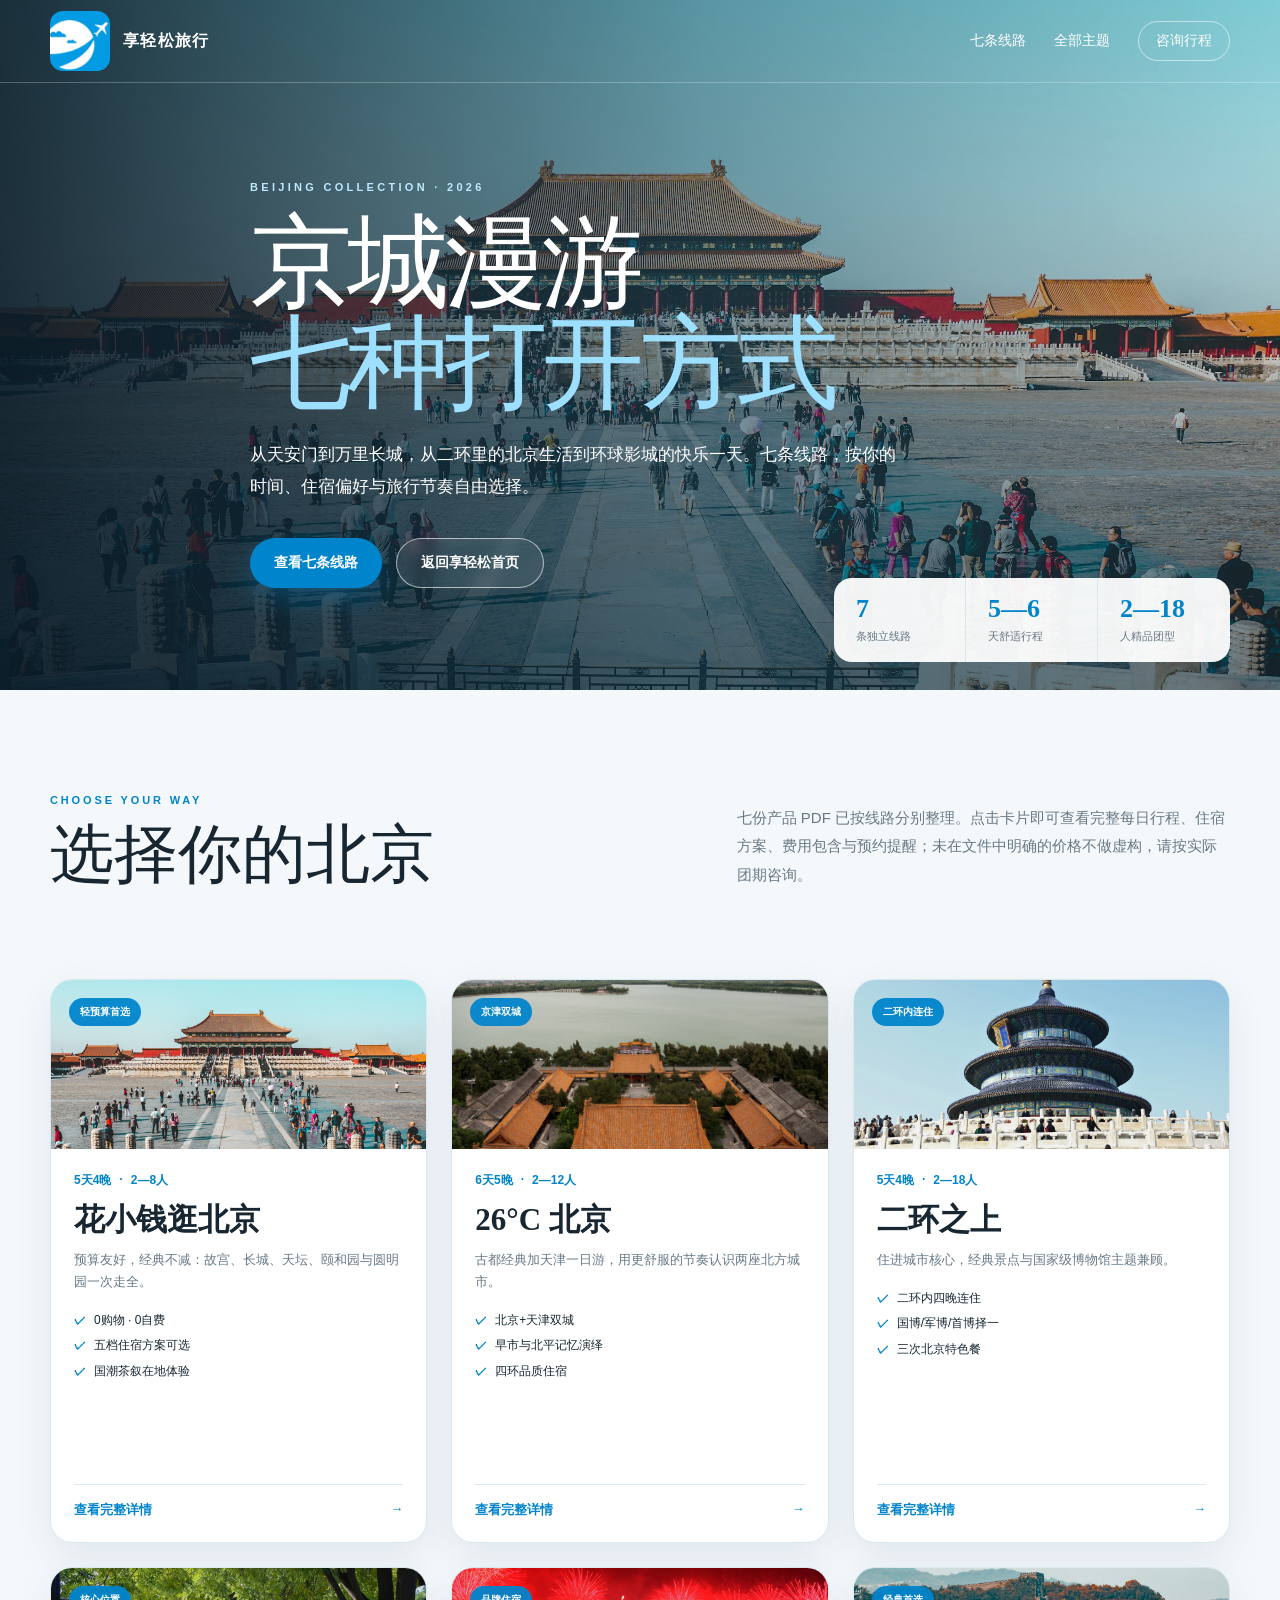
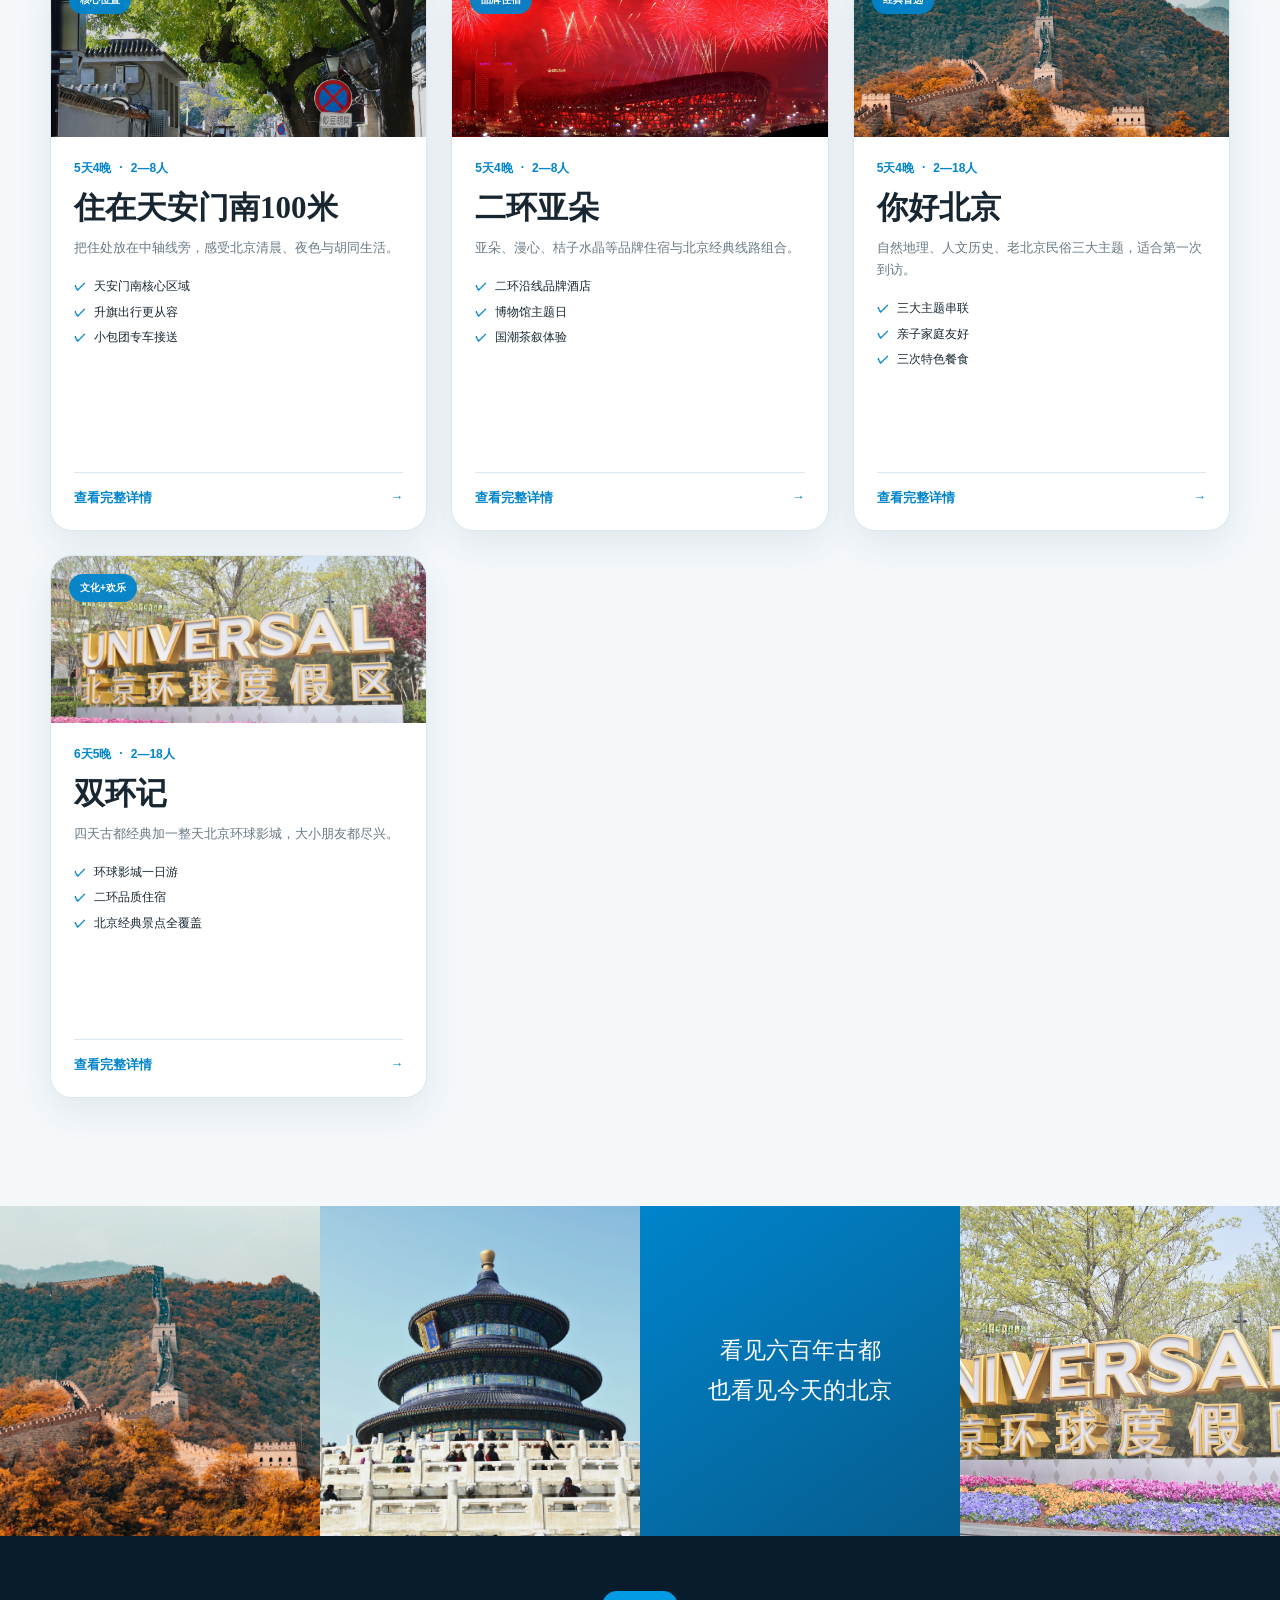
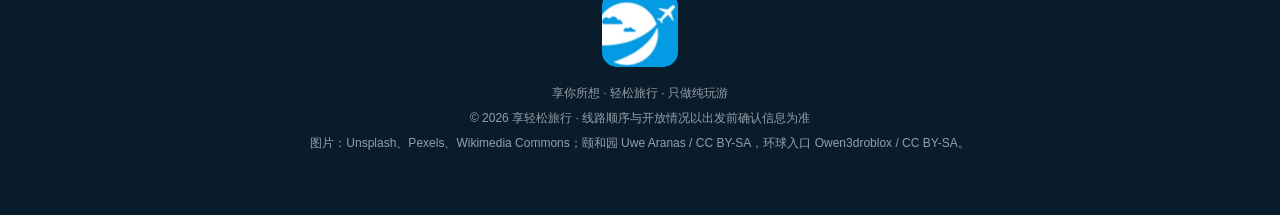
==== beijing-2026/index.html @ 4383d94d "Add Beijing route collection and retire winter landing page" ====
<!doctype html>
<html lang="zh-CN">
<head>
  <meta charset="utf-8">
  <meta name="viewport" content="width=device-width,initial-scale=1">
  <meta name="theme-color" content="#0084cc">
  <title>2026 北京精品线路合集｜享轻松旅行</title>
  <meta name="description" content="七条北京精品线路：经典北京、二环住宿、天安门核心地段、京津双城与环球影城。">
  <link rel="icon" href="../assets/brand-symbol.jpg">
  <link rel="stylesheet" href="styles.css?v=20260904b">
</head>
<body>
  <header class="topbar"><div class="shell"><a class="brand" href="../"><img src="../assets/brand-symbol.jpg" alt="享轻松旅行"><span>享轻松旅行</span></a><nav><a href="#routes">七条线路</a><a href="../#collections">全部主题</a><a href="../#contact">咨询行程</a></nav></div></header>
  <main>
    <section class="hero">
      <img src="assets/forbidden-city.jpg" alt="北京故宫高清风景">
      <div class="shell hero-copy"><p class="eyebrow">BEIJING COLLECTION · 2026</p><h1>京城漫游<br><em>七种打开方式</em></h1><p class="hero-lead">从天安门到万里长城，从二环里的北京生活到环球影城的快乐一天。七条线路，按你的时间、住宿偏好与旅行节奏自由选择。</p><div class="hero-actions"><a class="button primary" href="#routes">查看七条线路</a><a class="button ghost" href="../">返回享轻松首页</a></div></div>
      <div class="hero-stats"><div><b>7</b><span>条独立线路</span></div><div><b>5—6</b><span>天舒适行程</span></div><div><b>2—18</b><span>人精品团型</span></div></div>
    </section>
    <section class="intro shell" id="routes"><div class="section-head"><div><small>CHOOSE YOUR WAY</small><h2>选择你的北京</h2></div><p>七份产品 PDF 已按线路分别整理。点击卡片即可查看完整每日行程、住宿方案、费用包含与预约提醒；未在文件中明确的价格不做虚构，请按实际团期咨询。</p></div></section>
    <section class="route-grid shell">
      <a class="route-card" href="detail.html?route=budget"><div class="route-image"><img src="assets/forbidden-city.jpg" alt="故宫"><span class="route-badge">轻预算首选</span></div><div class="route-body"><div class="route-meta"><span>5天4晚</span><span>·</span><span>2—8人</span></div><h3>花小钱逛北京</h3><p>预算友好，经典不减：故宫、长城、天坛、颐和园与圆明园一次走全。</p><ul class="route-points"><li>0购物 · 0自费</li><li>五档住宿方案可选</li><li>国潮茶叙在地体验</li></ul><span class="route-link">查看完整详情 <b>→</b></span></div></a>
      <a class="route-card" href="detail.html?route=cool"><div class="route-image"><img src="assets/summer-palace.jpg" alt="颐和园"><span class="route-badge">京津双城</span></div><div class="route-body"><div class="route-meta"><span>6天5晚</span><span>·</span><span>2—12人</span></div><h3>26°C 北京</h3><p>古都经典加天津一日游，用更舒服的节奏认识两座北方城市。</p><ul class="route-points"><li>北京+天津双城</li><li>早市与北平记忆演绎</li><li>四环品质住宿</li></ul><span class="route-link">查看完整详情 <b>→</b></span></div></a>
      <a class="route-card" href="detail.html?route=ring"><div class="route-image"><img src="assets/temple-heaven-pexels.jpg" alt="天坛"><span class="route-badge">二环内连住</span></div><div class="route-body"><div class="route-meta"><span>5天4晚</span><span>·</span><span>2—18人</span></div><h3>二环之上</h3><p>住进城市核心，经典景点与国家级博物馆主题兼顾。</p><ul class="route-points"><li>二环内四晚连住</li><li>国博/军博/首博择一</li><li>三次北京特色餐</li></ul><span class="route-link">查看完整详情 <b>→</b></span></div></a>
      <a class="route-card" href="detail.html?route=gate"><div class="route-image"><img src="assets/hutong.jpg" alt="北京胡同"><span class="route-badge">核心位置</span></div><div class="route-body"><div class="route-meta"><span>5天4晚</span><span>·</span><span>2—8人</span></div><h3>住在天安门南100米</h3><p>把住处放在中轴线旁，感受北京清晨、夜色与胡同生活。</p><ul class="route-points"><li>天安门南核心区域</li><li>升旗出行更从容</li><li>小包团专车接送</li></ul><span class="route-link">查看完整详情 <b>→</b></span></div></a>
      <a class="route-card" href="detail.html?route=atour"><div class="route-image"><img src="assets/birds-nest.jpg" alt="鸟巢"><span class="route-badge">品牌住宿</span></div><div class="route-body"><div class="route-meta"><span>5天4晚</span><span>·</span><span>2—8人</span></div><h3>二环亚朵</h3><p>亚朵、漫心、桔子水晶等品牌住宿与北京经典线路组合。</p><ul class="route-points"><li>二环沿线品牌酒店</li><li>博物馆主题日</li><li>国潮茶叙体验</li></ul><span class="route-link">查看完整详情 <b>→</b></span></div></a>
      <a class="route-card" href="detail.html?route=hello"><div class="route-image"><img src="assets/great-wall.jpg" alt="八达岭长城"><span class="route-badge">经典首选</span></div><div class="route-body"><div class="route-meta"><span>5天4晚</span><span>·</span><span>2—18人</span></div><h3>你好北京</h3><p>自然地理、人文历史、老北京民俗三大主题，适合第一次到访。</p><ul class="route-points"><li>三大主题串联</li><li>亲子家庭友好</li><li>三次特色餐食</li></ul><span class="route-link">查看完整详情 <b>→</b></span></div></a>
      <a class="route-card" href="detail.html?route=double"><div class="route-image"><img src="assets/universal.jpg" alt="北京环球度假区"><span class="route-badge">文化+欢乐</span></div><div class="route-body"><div class="route-meta"><span>6天5晚</span><span>·</span><span>2—18人</span></div><h3>双环记</h3><p>四天古都经典加一整天北京环球影城，大小朋友都尽兴。</p><ul class="route-points"><li>环球影城一日游</li><li>二环品质住宿</li><li>北京经典景点全覆盖</li></ul><span class="route-link">查看完整详情 <b>→</b></span></div></a>
    </section>
    <section class="beijing-band"><img src="assets/great-wall.jpg" alt="长城"><img src="assets/temple-heaven-pexels.jpg" alt="天坛"><div><p>看见六百年古都<br>也看见今天的北京</p></div><img src="assets/universal.jpg" alt="环球度假区"></section>
  </main>
  <footer class="footer"><img src="../assets/brand-symbol.jpg" alt="享轻松旅行"><p>享你所想 · 轻松旅行 · 只做纯玩游</p><p>© 2026 享轻松旅行 · 线路顺序与开放情况以出发前确认信息为准</p><p>图片：Unsplash、Pexels、Wikimedia Commons；颐和园 Uwe Aranas / CC BY-SA，环球入口 Owen3droblox / CC BY-SA。</p></footer>
</body></html>
---- beijing-2026/styles.css ----
:root{--blue:#0084cc;--blue-dark:#075c8d;--red:#b9292f;--gold:#d2a24b;--ink:#172630;--muted:#687985;--paper:#f4f8fb;--line:#dbe8ef;--white:#fff;--shadow:0 20px 55px rgba(26,64,88,.12)}
*{box-sizing:border-box}html{scroll-behavior:smooth}body{margin:0;color:var(--ink);background:var(--paper);font-family:"PingFang SC","Microsoft YaHei",sans-serif}a{color:inherit;text-decoration:none}img{display:block;width:100%}.shell{width:min(1180px,calc(100% - 48px));margin:auto}.topbar{position:absolute;z-index:10;inset:0 0 auto;color:#fff;border-bottom:1px solid rgba(255,255,255,.25)}.topbar .shell{height:82px;display:flex;align-items:center;justify-content:space-between}.brand{display:flex;align-items:center;gap:13px;font-weight:800;letter-spacing:.08em}.brand img{width:60px;height:60px;object-fit:cover;border-radius:13px}.topbar nav{display:flex;align-items:center;gap:28px;font-size:14px}.topbar nav a:last-child{padding:10px 17px;border:1px solid rgba(255,255,255,.55);border-radius:999px}.hero{position:relative;min-height:690px;display:flex;align-items:center;color:#fff;overflow:hidden;background:#162c3a}.hero>img{position:absolute;inset:0;height:100%;object-fit:cover;object-position:center}.hero:after{content:"";position:absolute;inset:0;background:linear-gradient(90deg,rgba(9,27,39,.9),rgba(13,61,83,.48) 55%,rgba(13,61,83,.14)),linear-gradient(0deg,rgba(5,21,32,.48),transparent 60%)}.hero-copy{position:relative;z-index:2;padding-top:80px;max-width:780px}.eyebrow{margin:0 0 20px;color:#bde9ff;font:700 11px/1 Arial;letter-spacing:.3em}.hero h1{margin:0;font-family:"Songti SC",serif;font-size:clamp(58px,8vw,104px);font-weight:500;line-height:.98;letter-spacing:-.045em}.hero h1 em{color:#9ddfff;font-style:normal}.hero-lead{max-width:650px;margin:25px 0 0;font-size:17px;line-height:1.9}.hero-actions{display:flex;gap:14px;margin-top:34px}.button{display:inline-flex;align-items:center;justify-content:center;min-height:50px;padding:0 24px;border-radius:999px;font-size:14px;font-weight:700}.button.primary{background:var(--blue);box-shadow:0 12px 30px rgba(0,132,204,.3)}.button.ghost{border:1px solid rgba(255,255,255,.62);background:rgba(255,255,255,.08);backdrop-filter:blur(7px)}.hero-stats{position:absolute;z-index:3;right:max(24px,calc((100% - 1180px)/2));bottom:28px;display:flex;background:rgba(255,255,255,.94);color:var(--ink);border-radius:18px;overflow:hidden;box-shadow:var(--shadow)}.hero-stats div{min-width:132px;padding:18px 22px;border-right:1px solid var(--line)}.hero-stats div:last-child{border:0}.hero-stats b{display:block;color:var(--blue);font:600 26px/1 Georgia,serif}.hero-stats span{display:block;margin-top:7px;font-size:11px;color:var(--muted)}.intro{padding:100px 0 48px}.section-head{display:grid;grid-template-columns:1fr .8fr;gap:70px;align-items:end;margin-bottom:42px}.section-head small{color:var(--blue);font:700 11px/1 Arial;letter-spacing:.26em}.section-head h2{margin:12px 0 0;font-family:"Songti SC",serif;font-size:clamp(40px,5vw,64px);font-weight:500;line-height:1.08}.section-head p{margin:0;color:var(--muted);font-size:15px;line-height:1.9}.route-grid{display:grid;grid-template-columns:repeat(3,minmax(0,1fr));gap:24px;padding-bottom:108px}.route-card{display:flex;flex-direction:column;overflow:hidden;border:1px solid var(--line);border-radius:22px;background:#fff;box-shadow:0 13px 36px rgba(25,63,86,.09);transition:.25s}.route-card:hover{transform:translateY(-5px);box-shadow:0 22px 45px rgba(25,63,86,.15)}.route-image{position:relative;aspect-ratio:3/2;overflow:hidden;background:#173448}.route-image img{height:100%;object-fit:cover;object-position:center}.route-badge{position:absolute;left:18px;top:18px;padding:7px 11px;border-radius:999px;color:#fff;background:rgba(0,132,204,.94);font-size:10px;font-weight:700}.route-body{display:flex;flex-direction:column;height:100%;padding:23px}.route-meta{display:flex;gap:8px;color:var(--blue);font-size:12px;font-weight:700}.route-body h3{margin:10px 0 8px;font-family:"Songti SC",serif;font-size:31px;font-weight:600}.route-body>p{margin:0 0 18px;color:var(--muted);font-size:13px;line-height:1.7}.route-points{display:grid;gap:7px;margin:0 0 22px;padding:0;list-style:none}.route-points li{display:flex;gap:8px;font-size:12px;line-height:1.55}.route-points li:before{content:"✓";color:var(--blue);font-weight:800}.route-link{display:flex;justify-content:space-between;margin-top:auto;padding-top:16px;border-top:1px solid var(--line);color:var(--blue);font-size:13px;font-weight:700}.beijing-band{display:grid;grid-template-columns:repeat(4,1fr);height:330px;background:#0a2740}.beijing-band img{height:100%;object-fit:cover}.beijing-band div{display:flex;align-items:center;justify-content:center;padding:25px;color:#fff;text-align:center;background:linear-gradient(145deg,#0084cc,#075c8d)}.beijing-band p{margin:0;font-family:"Songti SC",serif;font-size:23px;line-height:1.7}.footer{padding:55px 24px;color:#fff;background:#081c2c;text-align:center}.footer img{width:76px;height:76px;margin:0 auto 18px;border-radius:15px;object-fit:cover}.footer p{margin:8px 0;color:rgba(255,255,255,.58);font-size:12px}
/* detail */
.detail .hero{min-height:620px}.detail .hero-copy{max-width:900px}.back{display:inline-flex;margin-bottom:28px;color:#d8f2ff;font-size:13px}.detail .hero h1{font-size:clamp(54px,7vw,90px)}.detail .hero-lead{max-width:760px}.quick{position:relative;z-index:4;margin:-54px auto 0;display:grid;grid-template-columns:repeat(4,1fr);border-radius:20px;overflow:hidden;background:#fff;box-shadow:var(--shadow)}.quick div{padding:27px 25px;border-right:1px solid var(--line)}.quick div:last-child{border:0}.quick small{display:block;color:var(--muted);font-size:10px;letter-spacing:.08em}.quick b{display:block;margin-top:8px;font-size:17px}.detail-main{padding:90px 0 120px}.detail-section{margin-top:88px}.detail-section:first-child{margin-top:0}.section-title small{color:var(--blue);font:700 10px/1 Arial;letter-spacing:.28em}.section-title h2{margin:11px 0 28px;font-family:"Songti SC",serif;font-size:clamp(38px,5vw,58px);font-weight:500}.photo-grid{display:grid;grid-template-columns:1.4fr .8fr .8fr;gap:14px}.photo-grid img{height:310px;object-fit:cover;border-radius:18px;background:#d8e8f0}.photo-grid img:first-child{grid-row:span 2;height:634px}.photo-grid img:nth-child(n+4){height:310px}.highlight-grid{display:grid;grid-template-columns:repeat(3,1fr);gap:18px}.highlight{padding:28px;border:1px solid var(--line);border-radius:18px;background:#fff;box-shadow:0 10px 28px rgba(25,63,86,.06)}.highlight span{display:inline-flex;width:34px;height:34px;align-items:center;justify-content:center;border-radius:50%;color:#fff;background:var(--blue);font:700 12px Arial}.highlight h3{margin:16px 0 8px;font-size:18px}.highlight p{margin:0;color:var(--muted);font-size:13px;line-height:1.75}.timeline{position:relative;display:grid;gap:18px}.timeline:before{content:"";position:absolute;left:30px;top:25px;bottom:25px;width:1px;background:#acd9ee}.day{position:relative;display:grid;grid-template-columns:62px 1fr;gap:20px}.day-no{z-index:1;width:62px;height:62px;display:flex;align-items:center;justify-content:center;border:7px solid #fff;border-radius:50%;color:#fff;background:var(--blue);font:700 12px Arial;box-shadow:0 0 0 1px #acd9ee}.day-card{padding:23px 26px;border:1px solid var(--line);border-radius:17px;background:#fff}.day-card h3{margin:0 0 8px;font-size:19px}.day-card p{margin:0;color:var(--muted);font-size:13px;line-height:1.8}.service-grid{display:grid;grid-template-columns:1fr 1fr;gap:18px}.service{padding:30px;border-radius:18px;background:#fff;border:1px solid var(--line)}.service h3{margin:0 0 13px;font-family:"Songti SC",serif;font-size:24px}.service p,.service li{color:var(--muted);font-size:13px;line-height:1.85}.service ul{margin:0;padding-left:18px}.notice{padding:28px 30px;border-left:4px solid var(--blue);background:#eaf6fc;border-radius:0 16px 16px 0}.notice h3{margin:0 0 10px}.notice p{margin:0;color:var(--muted);font-size:13px;line-height:1.8}.detail-cta{margin-top:90px;padding:45px;border-radius:24px;color:#fff;background:linear-gradient(135deg,#0a3857,#0084cc);display:flex;align-items:center;justify-content:space-between}.detail-cta h2{margin:0 0 8px;font-family:"Songti SC",serif;font-size:34px}.detail-cta p{margin:0;opacity:.75;font-size:13px}.detail-cta .button{background:#fff;color:var(--blue)}
@media(max-width:900px){.route-grid{grid-template-columns:repeat(2,1fr)}.section-head{grid-template-columns:1fr;gap:18px}.hero-stats{right:24px}.beijing-band{grid-template-columns:repeat(2,1fr);height:520px}.quick{grid-template-columns:repeat(2,1fr)}.quick div:nth-child(2){border-right:0}.quick div:nth-child(-n+2){border-bottom:1px solid var(--line)}.photo-grid{grid-template-columns:1fr 1fr}.photo-grid img:first-child{grid-column:1/-1;grid-row:auto;height:460px}.photo-grid img{height:260px}.highlight-grid{grid-template-columns:repeat(2,1fr)}}
@media(max-width:600px){.shell{width:calc(100% - 30px)}.topbar .shell{height:70px}.brand img{width:48px;height:48px}.brand span{font-size:14px}.topbar nav a:not(:last-child){display:none}.hero{min-height:720px;align-items:flex-start}.hero-copy{padding-top:160px}.hero h1{font-size:58px}.hero-lead{font-size:15px}.hero-actions{flex-direction:column;width:220px}.hero-stats{left:15px;right:15px;bottom:18px}.hero-stats div{min-width:0;width:33.333%;padding:14px 10px}.hero-stats b{font-size:22px}.hero-stats span{font-size:9px}.intro{padding-top:78px}.route-grid{grid-template-columns:1fr;padding-bottom:78px}.route-body h3{font-size:29px}.beijing-band{grid-template-columns:1fr 1fr;height:440px}.beijing-band div{grid-column:1/-1;grid-row:2}.beijing-band img:nth-of-type(3){display:none}.detail .hero{min-height:650px}.detail .hero-copy{padding-top:130px}.quick{margin-top:-30px}.quick div{padding:18px 14px}.quick b{font-size:14px}.detail-main{padding-top:68px}.detail-section{margin-top:70px}.photo-grid{grid-template-columns:1fr 1fr;gap:8px}.photo-grid img:first-child{height:280px}.photo-grid img{height:180px;border-radius:12px}.photo-grid img:nth-child(n+4){height:180px}.highlight-grid,.service-grid{grid-template-columns:1fr}.day{grid-template-columns:48px 1fr;gap:12px}.timeline:before{left:23px}.day-no{width:48px;height:48px;border-width:5px}.day-card{padding:19px}.detail-cta{align-items:flex-start;flex-direction:column;gap:22px;padding:30px}.detail-cta h2{font-size:28px}}
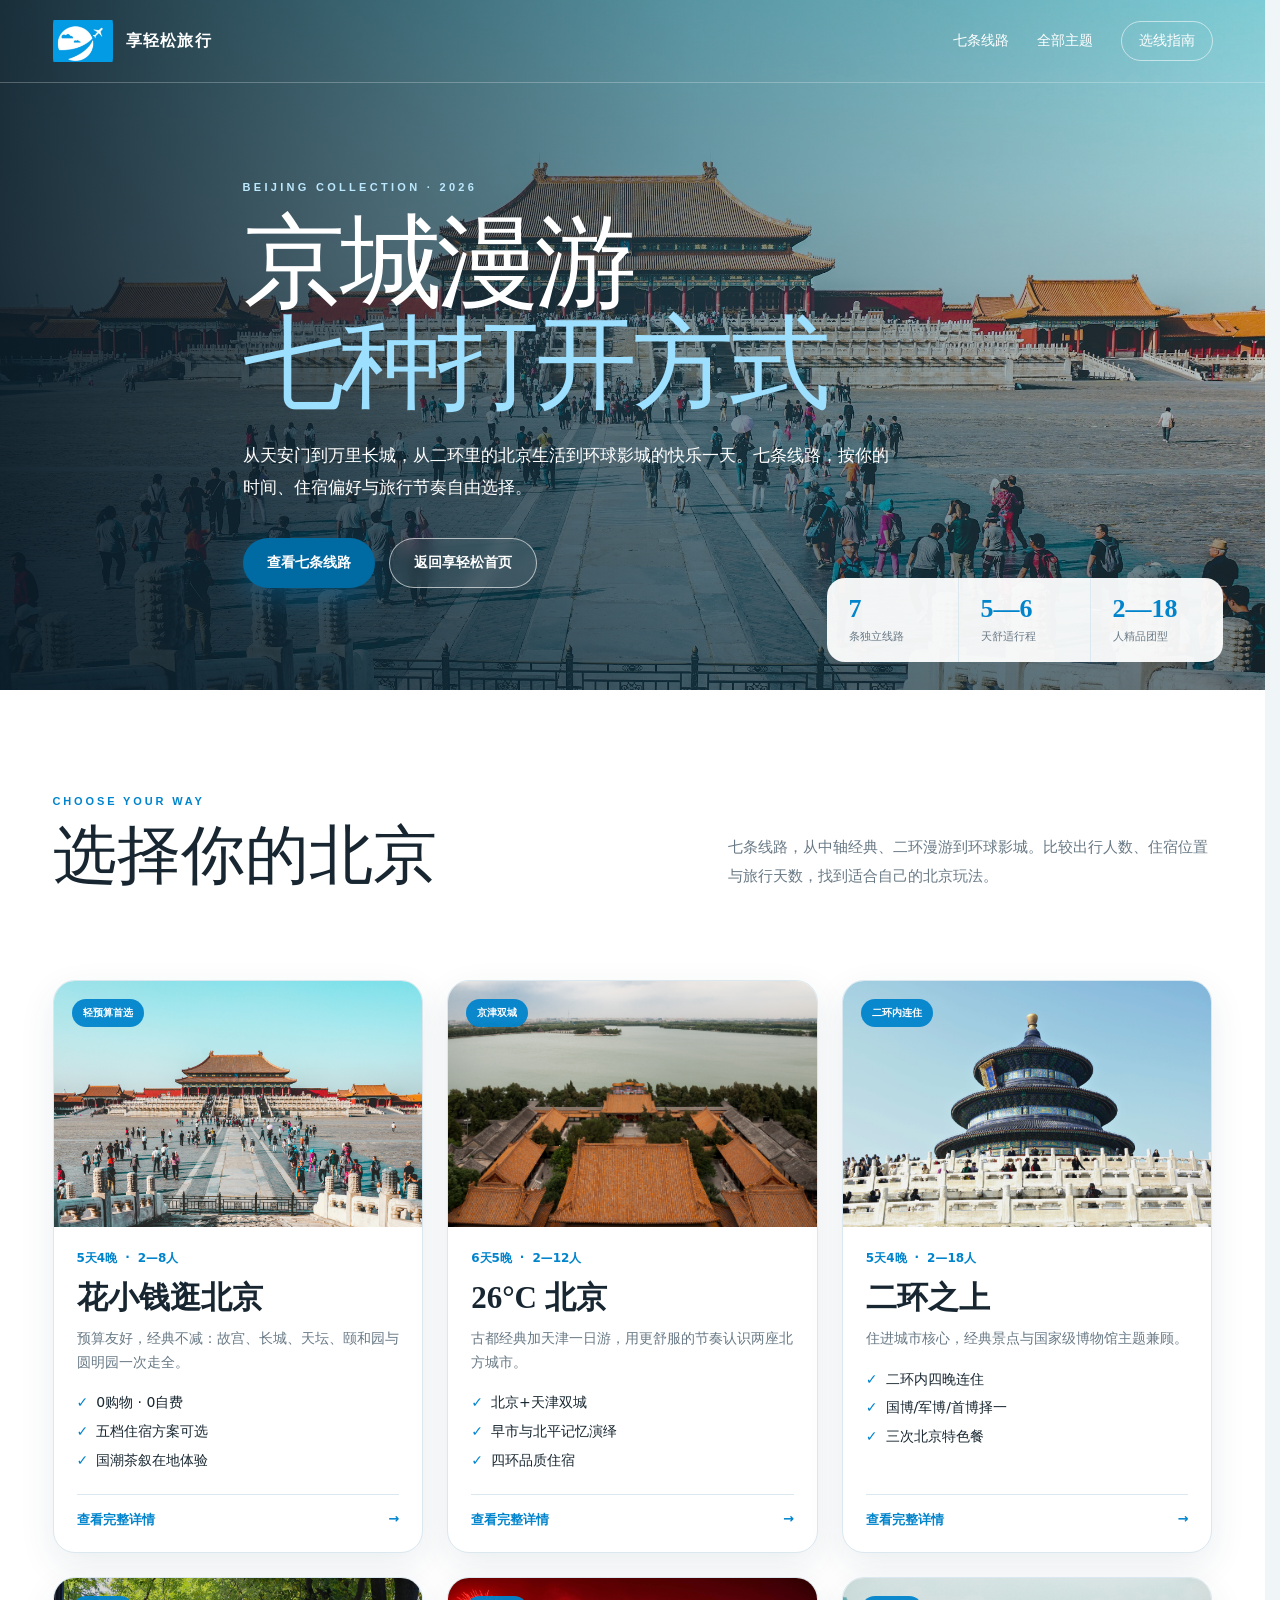
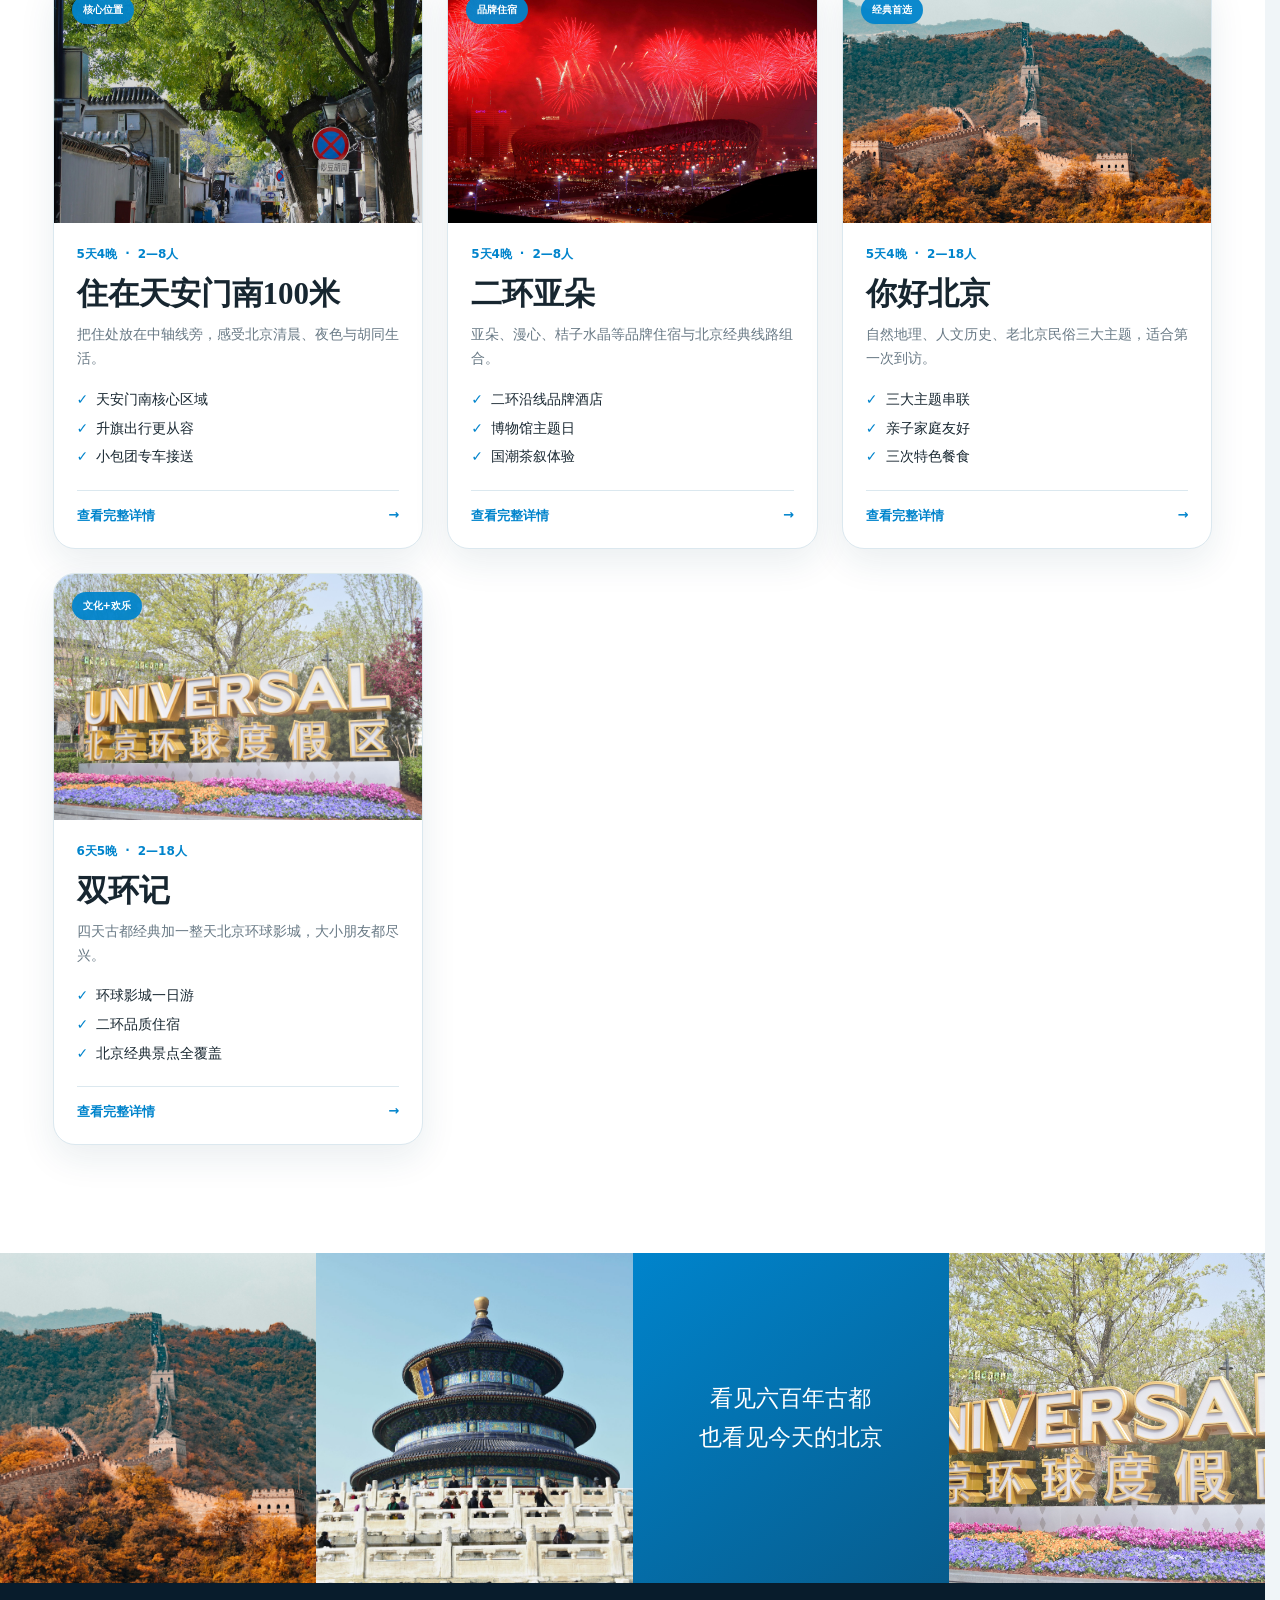
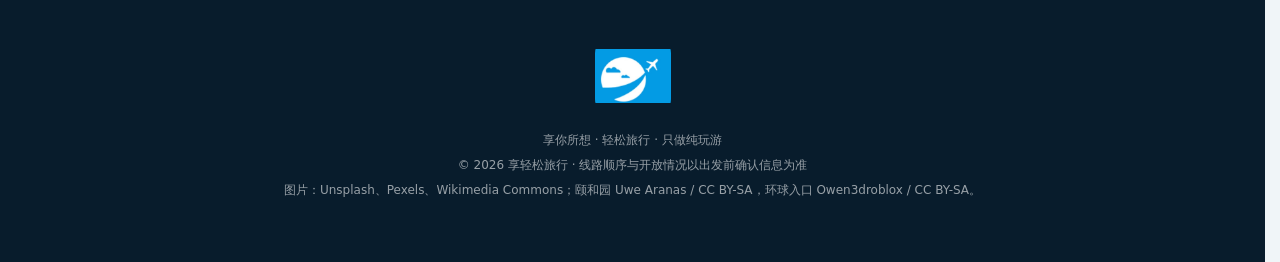
==== commit b67e7d08: "Redesign Xinjiang routes and improve responsive site navigation" ====
--- a/beijing-2026/index.html
+++ b/beijing-2026/index.html
@@ -8,16 +8,18 @@
   <meta name="description" content="七条北京精品线路：经典北京、二环住宿、天安门核心地段、京津双城与环球影城。">
   <link rel="icon" href="../assets/brand-symbol.jpg">
   <link rel="stylesheet" href="styles.css?v=20260904b">
+  <link rel="stylesheet" href="../site-ui.css?v=20260905r1">
 </head>
 <body>
-  <header class="topbar"><div class="shell"><a class="brand" href="../"><img src="../assets/brand-symbol.jpg" alt="享轻松旅行"><span>享轻松旅行</span></a><nav><a href="#routes">七条线路</a><a href="../#collections">全部主题</a><a href="../#contact">咨询行程</a></nav></div></header>
-  <main>
+  <header class="topbar"><div class="shell"><a class="brand" href="../"><img src="../assets/brand-symbol.jpg" alt="享轻松旅行"><span>享轻松旅行</span></a><nav><a href="#routes">七条线路</a><a href="../#collections">全部主题</a><a href="../#contact">选线指南</a></nav></div></header>
+  <a class="skip-link" href="#main-content">跳到主要内容</a>
+  <main id="main-content">
     <section class="hero">
       <img src="assets/forbidden-city.jpg" alt="北京故宫高清风景">
       <div class="shell hero-copy"><p class="eyebrow">BEIJING COLLECTION · 2026</p><h1>京城漫游<br><em>七种打开方式</em></h1><p class="hero-lead">从天安门到万里长城，从二环里的北京生活到环球影城的快乐一天。七条线路，按你的时间、住宿偏好与旅行节奏自由选择。</p><div class="hero-actions"><a class="button primary" href="#routes">查看七条线路</a><a class="button ghost" href="../">返回享轻松首页</a></div></div>
       <div class="hero-stats"><div><b>7</b><span>条独立线路</span></div><div><b>5—6</b><span>天舒适行程</span></div><div><b>2—18</b><span>人精品团型</span></div></div>
     </section>
-    <section class="intro shell" id="routes"><div class="section-head"><div><small>CHOOSE YOUR WAY</small><h2>选择你的北京</h2></div><p>七份产品 PDF 已按线路分别整理。点击卡片即可查看完整每日行程、住宿方案、费用包含与预约提醒；未在文件中明确的价格不做虚构，请按实际团期咨询。</p></div></section>
+    <section class="intro shell" id="routes"><div class="section-head"><div><small>CHOOSE YOUR WAY</small><h2>选择你的北京</h2></div><p>七条线路，从中轴经典、二环漫游到环球影城。比较出行人数、住宿位置与旅行天数，找到适合自己的北京玩法。</p></div></section>
     <section class="route-grid shell">
       <a class="route-card" href="detail.html?route=budget"><div class="route-image"><img src="assets/forbidden-city.jpg" alt="故宫"><span class="route-badge">轻预算首选</span></div><div class="route-body"><div class="route-meta"><span>5天4晚</span><span>·</span><span>2—8人</span></div><h3>花小钱逛北京</h3><p>预算友好，经典不减：故宫、长城、天坛、颐和园与圆明园一次走全。</p><ul class="route-points"><li>0购物 · 0自费</li><li>五档住宿方案可选</li><li>国潮茶叙在地体验</li></ul><span class="route-link">查看完整详情 <b>→</b></span></div></a>
       <a class="route-card" href="detail.html?route=cool"><div class="route-image"><img src="assets/summer-palace.jpg" alt="颐和园"><span class="route-badge">京津双城</span></div><div class="route-body"><div class="route-meta"><span>6天5晚</span><span>·</span><span>2—12人</span></div><h3>26°C 北京</h3><p>古都经典加天津一日游，用更舒服的节奏认识两座北方城市。</p><ul class="route-points"><li>北京+天津双城</li><li>早市与北平记忆演绎</li><li>四环品质住宿</li></ul><span class="route-link">查看完整详情 <b>→</b></span></div></a>
--- a/site-ui.css
+++ b/site-ui.css
@@ -0,0 +1,130 @@
+/* Shared brand and accessibility layer. Keep theme-specific identity in each collection. */
+/* Consistent chapter access for the existing long-form routes. */
+body.detail-page .topbar { position: sticky; top: 0; z-index: 30; }
+body.detail-page .topbar .shell { height: 76px; }
+.legacy-jumplinks { position: sticky; top: 76px; z-index: 20; background: #fff; border-bottom: 1px solid var(--xqs-line); }
+.legacy-jumplinks > div { display: flex; gap: 28px; width: calc(100% - var(--xqs-gutter) * 2); max-width: var(--xqs-content); margin-inline: auto; overflow-x: auto; scrollbar-width: thin; }
+.legacy-jumplinks a { display: inline-flex; align-items: center; flex: 0 0 auto; min-height: 54px; font-size: 14px; font-weight: 700; color: var(--xqs-action); text-decoration: none; }
+body.detail .photo-grid { grid-template-columns: repeat(3, minmax(0, 1fr)); }
+body.detail .photo-grid img, body.detail .photo-grid img:first-child, body.detail .photo-grid img:nth-child(n+4) { grid-column: auto; grid-row: auto; height: auto; width: 100%; aspect-ratio: 3 / 2; object-fit: cover; }
+body.detail .day-card p, body.detail .highlight p, body.detail .service p, body.detail .service li, body.detail .notice p { font-size: 16px; line-height: 1.85; }
+body.detail .brand img { object-fit: contain; height: auto; }
+body.detail .quick small { font-size: 13px; }
+body .route-body > p, body .route-points li { font-size: 14px; }
+body .route-body { height: auto; flex: 1; }
+@media (max-width: 680px) {
+  body.detail-page .topbar .shell { height: 64px; }
+  .legacy-jumplinks { top: 64px; }
+  .legacy-jumplinks > div { gap: 24px; }
+  .legacy-jumplinks a { min-height: 50px; font-size: 13px; }
+  body.detail .photo-grid { grid-template-columns: repeat(2, minmax(0,1fr)); }
+}
+:root {
+  --xqs-brand: #0084cc;
+  --xqs-action: #006aa3;
+  --xqs-ink: #163447;
+  --xqs-muted: #526875;
+  --xqs-line: #d9e5ec;
+  --xqs-surface: #fff;
+  --xqs-canvas: #f0f5f8;
+  --xqs-page: 1280px;
+  --xqs-content: 1160px;
+  --xqs-radius: 16px;
+  --xqs-gutter: clamp(18px, 4vw, 60px);
+}
+html { scroll-padding-top: 150px; scrollbar-gutter: stable; }
+* { box-sizing: border-box; }
+[hidden] { display: none !important; }
+body { font-family: "PingFang SC", "Microsoft YaHei", system-ui, sans-serif; }
+a:focus-visible, button:focus-visible, [tabindex]:focus-visible, summary:focus-visible {
+  outline: 3px solid var(--xqs-action); outline-offset: 4px;
+}
+:target { scroll-margin-top: 0; }
+img { max-width: 100%; }
+img[src*="brand-symbol.jpg"] { object-fit: contain; }
+body.detail .topbar { position: sticky; top: 0; background: #fff; color: var(--xqs-ink); border-color: var(--xqs-line); z-index: 30; }
+body.detail .topbar .shell { height: 76px; }
+body.detail .footer img { height: auto; }
+@media (max-width: 680px) { body.detail .topbar .shell { height: 64px; } }
+.skip-link { position: fixed; top: -100px; left: 20px; z-index: 100; padding: 12px 20px; background: #fff; color: #006aa3; }
+.skip-link:focus { top: 12px; }
+.site-main-width, body > main, body > .site-header, body > .site-footer,
+body > .topbar, body > footer, body.detail-page > .page {
+  max-width: var(--xqs-page); margin-left: auto; margin-right: auto;
+}
+body { margin: 0; background: var(--xqs-canvas); }
+body > main { background: #fff; }
+body > main > .section-shell, .site-header > .nav-shell,
+body > .topbar > .shell, body > main > .shell, .theme-fun.detail-page .detail-main {
+  width: calc(100% - var(--xqs-gutter) * 2); max-width: var(--xqs-content);
+}
+body.landing-page .page, body.landing-page .paper, body.detail-page .page { overflow: clip; }
+body .button.primary, body .nav-cta, .theme-fun.landing-page .schedule { background: var(--xqs-action); color: #fff; }
+body .collection-card > img { width: 100%; height: auto; aspect-ratio: 3 / 2; object-fit: cover; }
+body .collection-grid { align-items: stretch; }
+body .collection-card, body .collection-card.featured { grid-column: auto; display: flex; flex-direction: column; }
+body .collection-copy { flex: 1; display: flex; flex-direction: column; }
+body .collection-copy .text-link { margin-top: auto; padding-top: 16px; }
+body .collection-copy p { font-size: 15px; }
+body .section-heading > p, body .why-intro, body .values p { font-size: 16px; line-height: 1.85; }
+body.landing-page .route-list, body.landing-page .poster-list { align-items: stretch; }
+body.landing-page .poster, body.landing-page .route-card { width: 100%; max-width: none; min-width: 0; }
+.theme-fun.landing-page .poster-info { flex: 1; height: auto; justify-content: space-between; }
+.theme-fun.landing-page .selling-points li { font-size: 14px; line-height: 1.7; }
+.theme-fun.landing-page h2.poster-title { margin: 0; font-weight: 800; }
+.theme-autumn.landing-page .route-title h2 { margin: 8px 0 0; font: inherit; font-size: clamp(27px, 2.5vw, 38px); font-weight: 800; }
+.theme-autumn.landing-page .route-body > p { font-size: 15px; }
+.theme-autumn.landing-page .route-body { flex: 1; }
+.theme-autumn.landing-page .route-cta { margin-top: auto; }
+body.detail-page p, body.detail-page .day p, body.detail-page .info-card p,
+body.detail-page .spec-value, body.detail-page .spec-row, body.detail-page .note,
+body.detail-page .sidebar p { font-size: 16px; line-height: 1.85; }
+body.detail-page .fact span, body.detail-page small, body.detail-page .media-card figcaption,
+body.detail-page .price-extra, body.detail-page .price-note, body.detail-page .tag { font-size: 14px; line-height: 1.7; }
+body.detail-page .real-media-grid .media-card img,
+body.theme-autumn.detail-page .media-grid .media-card img {
+  width: 100%; height: auto; aspect-ratio: 4 / 3; object-fit: contain; background: #f2f5f7;
+}
+body.detail-page .media-card { margin: 0; min-width: 0; }
+body .route-return { display: flex; justify-content: space-between; align-items: center; flex-wrap: wrap; gap: 16px; padding: 24px; margin: 32px auto; width: calc(100% - var(--xqs-gutter) * 2); max-width: var(--xqs-content); border-block: 1px solid var(--xqs-line); }
+.route-return a { display: inline-flex; align-items: center; min-height: 44px; color: var(--xqs-action); font-size: 15px; font-weight: 700; text-decoration: none; }
+.detail-layout > div, .price-plans, .price-plan { min-width: 0; }
+.price-scroll { width: 100%; max-width: 100%; min-width: 0; overflow-x: auto; border: 1px solid var(--xqs-line); border-radius: 10px; scrollbar-width: auto; }
+.fare-table { width: 100%; min-width: 420px; border-collapse: collapse; font-size: 14px; text-align: left; background: #fff; color: var(--xqs-ink); }
+.fare-table th, .fare-table td { padding: 13px 14px; border-bottom: 1px solid var(--xqs-line); white-space: nowrap; }
+.fare-table thead { background: #eaf4fa; color: #174d6b; }
+.fare-table tbody tr:last-child > * { border-bottom: 0; }
+.fare-table strong { color: #006aa3; }
+.sr-only { position: absolute; width: 1px; height: 1px; padding: 0; margin: -1px; overflow: hidden; clip-path: inset(50%); white-space: nowrap; border: 0; }
+.route-error { padding: 80px 24px; text-align: center; color: #163447; background: #f0f7fb; }
+.route-error h1 { font-size: clamp(28px, 5vw, 44px); }
+.route-error p { max-width: 640px; margin: 20px auto; line-height: 1.8; }
+.route-error a { display: inline-block; padding: 12px 20px; color: #fff; background: #006aa3; border-radius: 8px; }
+.route-unavailable .topbar { position: relative; color: var(--xqs-ink); background: #fff; border-color: var(--xqs-line); }
+.price-swipe-hint { display: none; }
+@media (max-width: 680px) { body.detail-page .price-swipe-hint { display: block; margin: 10px 0; font-size: 13px; color: #fff; } }
+.contact-pending { padding: 16px 20px; border: 1px solid rgba(255,255,255,.4); line-height: 1.8; }
+@media (max-width: 900px) {
+  body .collection-grid { grid-template-columns: repeat(2, minmax(0, 1fr)); }
+  body .site-header nav a[href="#collections"] { display: inline-flex; }
+  body .section-heading { gap: 24px; }
+}
+@media (max-width: 680px) {
+  html { scroll-padding-top: 132px; }
+  :target { scroll-margin-top: 0; }
+  body .collection-grid { grid-template-columns: 1fr; gap: 24px; }
+  body .site-header .nav-shell { width: calc(100% - 32px); gap: 12px; }
+  body .site-header nav { gap: 12px; }
+  body .site-header nav a { font-size: 14px; }
+  body .site-header .brand img { max-width: 58px; }
+  body .site-header nav .nav-cta { padding: 11px 13px; }
+  body.detail-page .media-grid, body.detail-page .real-media-grid { grid-template-columns: 1fr; }
+  body.detail-page .media-card.wide { grid-column: auto; }
+  body.detail-page .detail-hero h1 { overflow-wrap: anywhere; }
+  .route-return { padding: 18px 0; }
+  .fare-table th, .fare-table td { padding: 12px; }
+}
+@media (prefers-reduced-motion: reduce) {
+  html { scroll-behavior: auto !important; }
+  *, *::before, *::after { animation-duration: .01ms !important; animation-iteration-count: 1 !important; transition-duration: .01ms !important; scroll-behavior: auto !important; }
+}
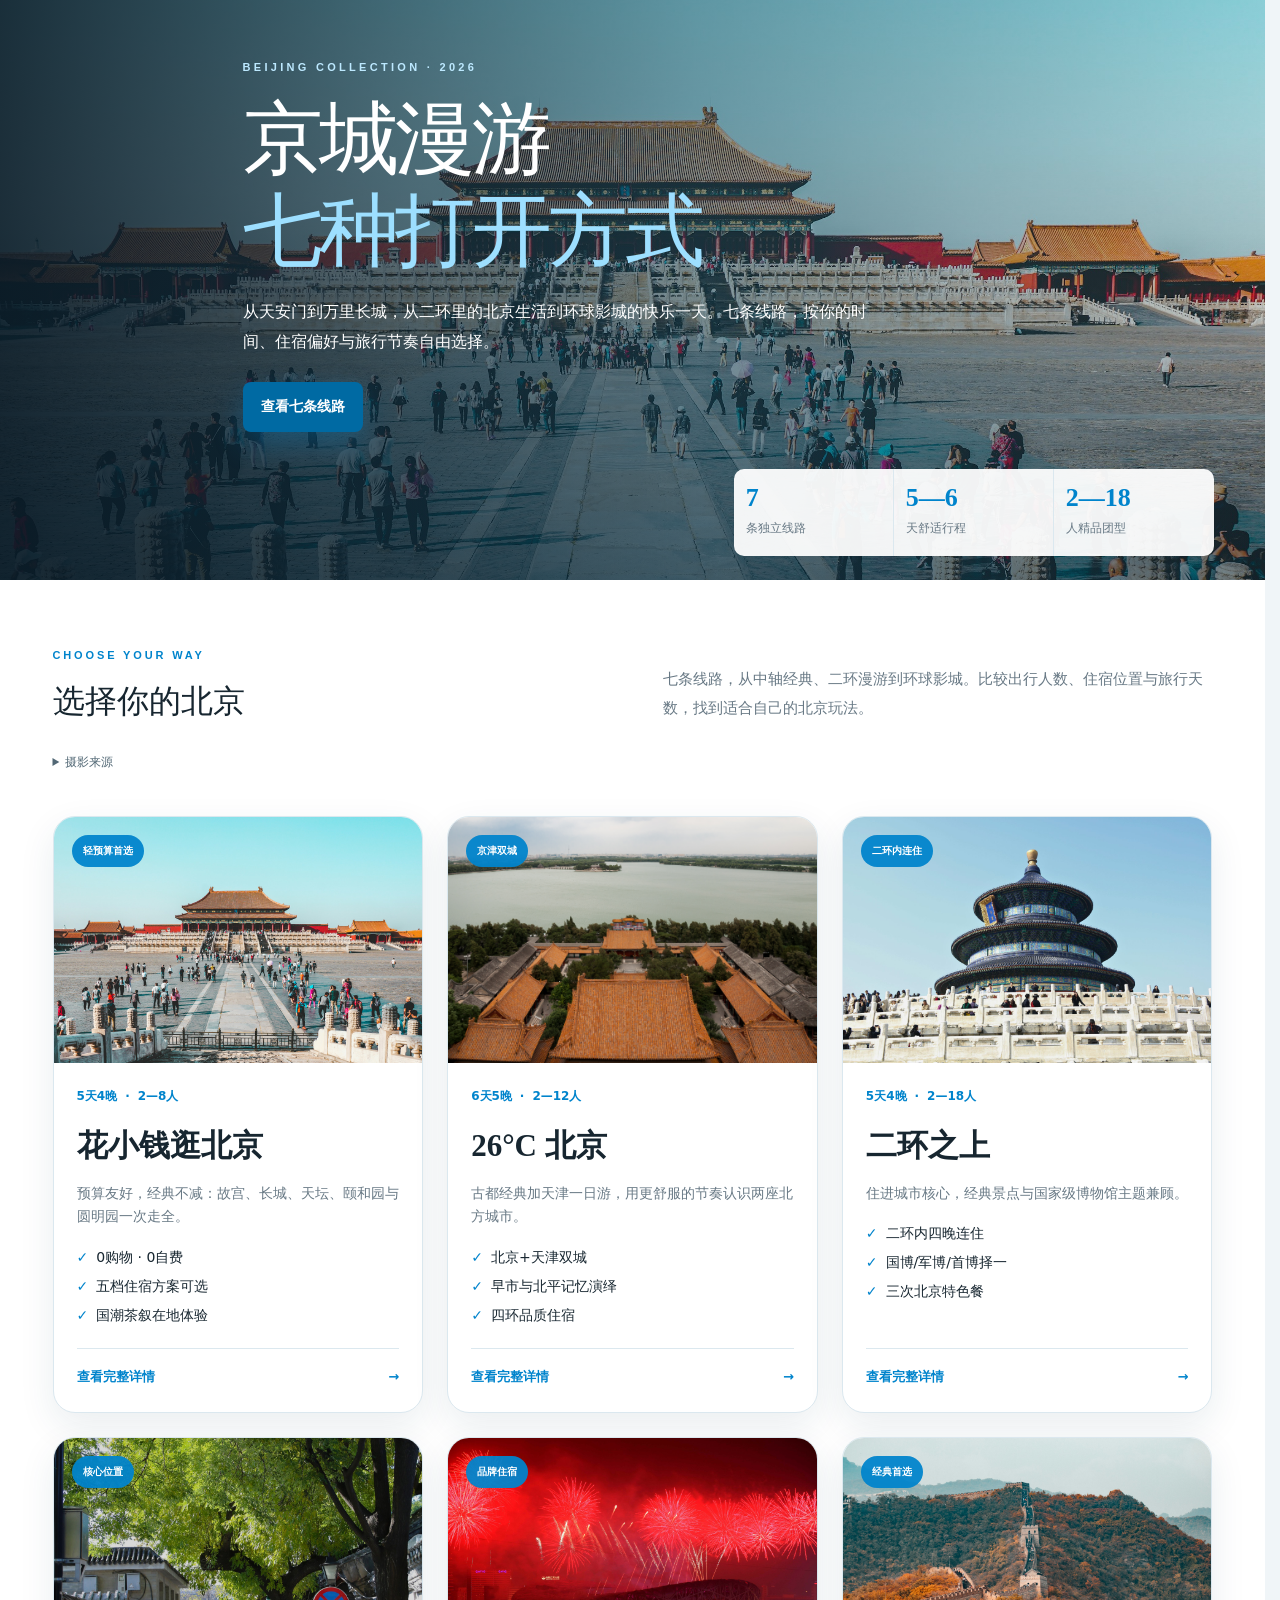
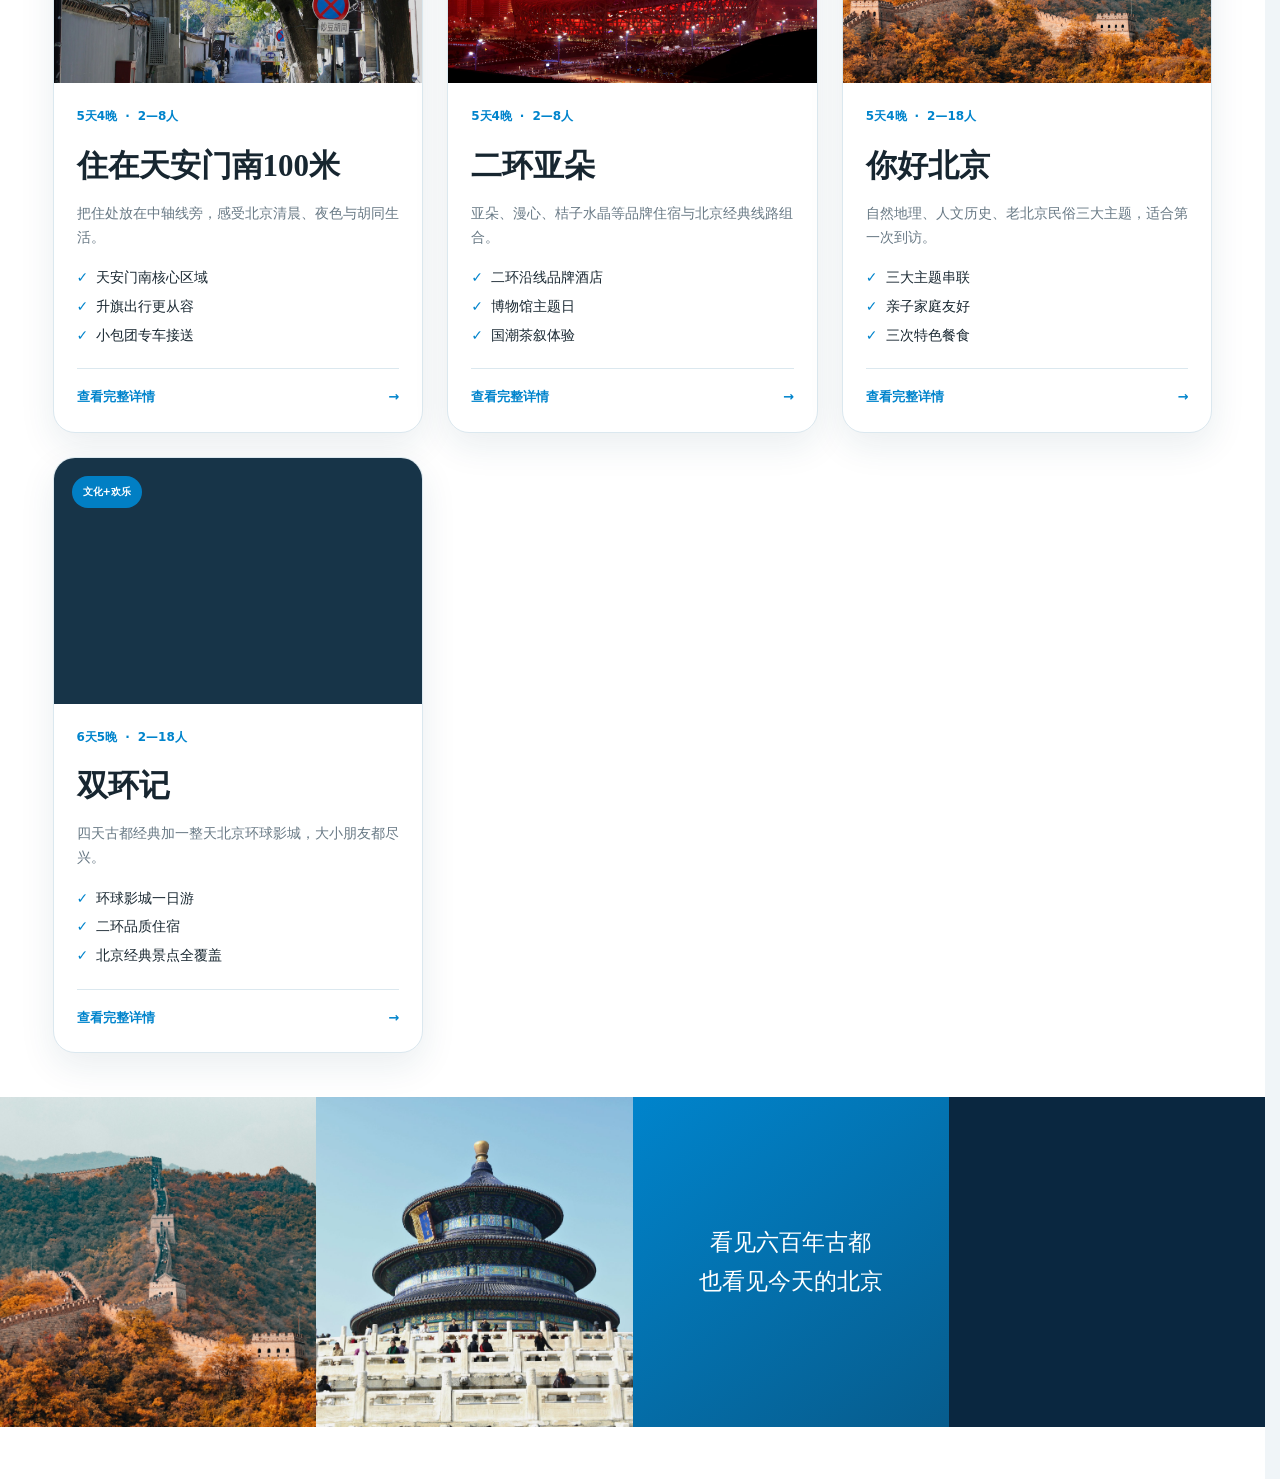
==== commit 88aeb3c2: "Make all travel landing pages H5-first and enrich SH13 details" ====
--- a/beijing-2026/index.html
+++ b/beijing-2026/index.html
@@ -1,5 +1,5 @@
 <!doctype html>
-<html lang="zh-CN">
+<html lang="zh-CN" class="standalone-document">
 <head>
   <meta charset="utf-8">
   <meta name="viewport" content="width=device-width,initial-scale=1">
@@ -9,27 +9,28 @@
   <link rel="icon" href="../assets/brand-symbol.jpg">
   <link rel="stylesheet" href="styles.css?v=20260904b">
   <link rel="stylesheet" href="../site-ui.css?v=20260905r1">
+<link rel="stylesheet" href="../standalone-pages.css?v=20260906h1">
 </head>
-<body>
-  <header class="topbar"><div class="shell"><a class="brand" href="../"><img src="../assets/brand-symbol.jpg" alt="享轻松旅行"><span>享轻松旅行</span></a><nav><a href="#routes">七条线路</a><a href="../#collections">全部主题</a><a href="../#contact">选线指南</a></nav></div></header>
+<body class="standalone-page">
+
   <a class="skip-link" href="#main-content">跳到主要内容</a>
   <main id="main-content">
     <section class="hero">
-      <img src="assets/forbidden-city.jpg" alt="北京故宫高清风景">
-      <div class="shell hero-copy"><p class="eyebrow">BEIJING COLLECTION · 2026</p><h1>京城漫游<br><em>七种打开方式</em></h1><p class="hero-lead">从天安门到万里长城，从二环里的北京生活到环球影城的快乐一天。七条线路，按你的时间、住宿偏好与旅行节奏自由选择。</p><div class="hero-actions"><a class="button primary" href="#routes">查看七条线路</a><a class="button ghost" href="../">返回享轻松首页</a></div></div>
+      <img decoding="async" src="assets/forbidden-city.jpg" alt="北京故宫高清风景">
+      <div class="shell hero-copy"><p class="eyebrow">BEIJING COLLECTION · 2026</p><h1>京城漫游<br><em>七种打开方式</em></h1><p class="hero-lead">从天安门到万里长城，从二环里的北京生活到环球影城的快乐一天。七条线路，按你的时间、住宿偏好与旅行节奏自由选择。</p><div class="hero-actions"><a class="button primary" href="#routes">查看七条线路</a></div></div>
       <div class="hero-stats"><div><b>7</b><span>条独立线路</span></div><div><b>5—6</b><span>天舒适行程</span></div><div><b>2—18</b><span>人精品团型</span></div></div>
     </section>
-    <section class="intro shell" id="routes"><div class="section-head"><div><small>CHOOSE YOUR WAY</small><h2>选择你的北京</h2></div><p>七条线路，从中轴经典、二环漫游到环球影城。比较出行人数、住宿位置与旅行天数，找到适合自己的北京玩法。</p></div></section>
+    <section class="intro shell" id="routes"><div class="section-head"><div><small>CHOOSE YOUR WAY</small><h2>选择你的北京</h2></div><p>七条线路，从中轴经典、二环漫游到环球影城。比较出行人数、住宿位置与旅行天数，找到适合自己的北京玩法。</p></div><details class="photo-sources"><summary>摄影来源</summary><p>图片：Unsplash、Pexels、Wikimedia Commons；颐和园 Uwe Aranas / CC BY-SA，环球入口 Owen3droblox / CC BY-SA。</p></details></section>
     <section class="route-grid shell">
-      <a class="route-card" href="detail.html?route=budget"><div class="route-image"><img src="assets/forbidden-city.jpg" alt="故宫"><span class="route-badge">轻预算首选</span></div><div class="route-body"><div class="route-meta"><span>5天4晚</span><span>·</span><span>2—8人</span></div><h3>花小钱逛北京</h3><p>预算友好，经典不减：故宫、长城、天坛、颐和园与圆明园一次走全。</p><ul class="route-points"><li>0购物 · 0自费</li><li>五档住宿方案可选</li><li>国潮茶叙在地体验</li></ul><span class="route-link">查看完整详情 <b>→</b></span></div></a>
-      <a class="route-card" href="detail.html?route=cool"><div class="route-image"><img src="assets/summer-palace.jpg" alt="颐和园"><span class="route-badge">京津双城</span></div><div class="route-body"><div class="route-meta"><span>6天5晚</span><span>·</span><span>2—12人</span></div><h3>26°C 北京</h3><p>古都经典加天津一日游，用更舒服的节奏认识两座北方城市。</p><ul class="route-points"><li>北京+天津双城</li><li>早市与北平记忆演绎</li><li>四环品质住宿</li></ul><span class="route-link">查看完整详情 <b>→</b></span></div></a>
-      <a class="route-card" href="detail.html?route=ring"><div class="route-image"><img src="assets/temple-heaven-pexels.jpg" alt="天坛"><span class="route-badge">二环内连住</span></div><div class="route-body"><div class="route-meta"><span>5天4晚</span><span>·</span><span>2—18人</span></div><h3>二环之上</h3><p>住进城市核心，经典景点与国家级博物馆主题兼顾。</p><ul class="route-points"><li>二环内四晚连住</li><li>国博/军博/首博择一</li><li>三次北京特色餐</li></ul><span class="route-link">查看完整详情 <b>→</b></span></div></a>
-      <a class="route-card" href="detail.html?route=gate"><div class="route-image"><img src="assets/hutong.jpg" alt="北京胡同"><span class="route-badge">核心位置</span></div><div class="route-body"><div class="route-meta"><span>5天4晚</span><span>·</span><span>2—8人</span></div><h3>住在天安门南100米</h3><p>把住处放在中轴线旁，感受北京清晨、夜色与胡同生活。</p><ul class="route-points"><li>天安门南核心区域</li><li>升旗出行更从容</li><li>小包团专车接送</li></ul><span class="route-link">查看完整详情 <b>→</b></span></div></a>
-      <a class="route-card" href="detail.html?route=atour"><div class="route-image"><img src="assets/birds-nest.jpg" alt="鸟巢"><span class="route-badge">品牌住宿</span></div><div class="route-body"><div class="route-meta"><span>5天4晚</span><span>·</span><span>2—8人</span></div><h3>二环亚朵</h3><p>亚朵、漫心、桔子水晶等品牌住宿与北京经典线路组合。</p><ul class="route-points"><li>二环沿线品牌酒店</li><li>博物馆主题日</li><li>国潮茶叙体验</li></ul><span class="route-link">查看完整详情 <b>→</b></span></div></a>
-      <a class="route-card" href="detail.html?route=hello"><div class="route-image"><img src="assets/great-wall.jpg" alt="八达岭长城"><span class="route-badge">经典首选</span></div><div class="route-body"><div class="route-meta"><span>5天4晚</span><span>·</span><span>2—18人</span></div><h3>你好北京</h3><p>自然地理、人文历史、老北京民俗三大主题，适合第一次到访。</p><ul class="route-points"><li>三大主题串联</li><li>亲子家庭友好</li><li>三次特色餐食</li></ul><span class="route-link">查看完整详情 <b>→</b></span></div></a>
-      <a class="route-card" href="detail.html?route=double"><div class="route-image"><img src="assets/universal.jpg" alt="北京环球度假区"><span class="route-badge">文化+欢乐</span></div><div class="route-body"><div class="route-meta"><span>6天5晚</span><span>·</span><span>2—18人</span></div><h3>双环记</h3><p>四天古都经典加一整天北京环球影城，大小朋友都尽兴。</p><ul class="route-points"><li>环球影城一日游</li><li>二环品质住宿</li><li>北京经典景点全覆盖</li></ul><span class="route-link">查看完整详情 <b>→</b></span></div></a>
+      <a class="route-card" href="detail.html?route=budget"><div class="route-image"><img decoding="async" loading="lazy" src="assets/forbidden-city.jpg" alt="故宫"><span class="route-badge">轻预算首选</span></div><div class="route-body"><div class="route-meta"><span>5天4晚</span><span>·</span><span>2—8人</span></div><h3>花小钱逛北京</h3><p>预算友好，经典不减：故宫、长城、天坛、颐和园与圆明园一次走全。</p><ul class="route-points"><li>0购物 · 0自费</li><li>五档住宿方案可选</li><li>国潮茶叙在地体验</li></ul><span class="route-link">查看完整详情 <b>→</b></span></div></a>
+      <a class="route-card" href="detail.html?route=cool"><div class="route-image"><img decoding="async" loading="lazy" src="assets/summer-palace.jpg" alt="颐和园"><span class="route-badge">京津双城</span></div><div class="route-body"><div class="route-meta"><span>6天5晚</span><span>·</span><span>2—12人</span></div><h3>26°C 北京</h3><p>古都经典加天津一日游，用更舒服的节奏认识两座北方城市。</p><ul class="route-points"><li>北京+天津双城</li><li>早市与北平记忆演绎</li><li>四环品质住宿</li></ul><span class="route-link">查看完整详情 <b>→</b></span></div></a>
+      <a class="route-card" href="detail.html?route=ring"><div class="route-image"><img decoding="async" loading="lazy" src="assets/temple-heaven-pexels.jpg" alt="天坛"><span class="route-badge">二环内连住</span></div><div class="route-body"><div class="route-meta"><span>5天4晚</span><span>·</span><span>2—18人</span></div><h3>二环之上</h3><p>住进城市核心，经典景点与国家级博物馆主题兼顾。</p><ul class="route-points"><li>二环内四晚连住</li><li>国博/军博/首博择一</li><li>三次北京特色餐</li></ul><span class="route-link">查看完整详情 <b>→</b></span></div></a>
+      <a class="route-card" href="detail.html?route=gate"><div class="route-image"><img decoding="async" loading="lazy" src="assets/hutong.jpg" alt="北京胡同"><span class="route-badge">核心位置</span></div><div class="route-body"><div class="route-meta"><span>5天4晚</span><span>·</span><span>2—8人</span></div><h3>住在天安门南100米</h3><p>把住处放在中轴线旁，感受北京清晨、夜色与胡同生活。</p><ul class="route-points"><li>天安门南核心区域</li><li>升旗出行更从容</li><li>小包团专车接送</li></ul><span class="route-link">查看完整详情 <b>→</b></span></div></a>
+      <a class="route-card" href="detail.html?route=atour"><div class="route-image"><img decoding="async" loading="lazy" src="assets/birds-nest.jpg" alt="鸟巢"><span class="route-badge">品牌住宿</span></div><div class="route-body"><div class="route-meta"><span>5天4晚</span><span>·</span><span>2—8人</span></div><h3>二环亚朵</h3><p>亚朵、漫心、桔子水晶等品牌住宿与北京经典线路组合。</p><ul class="route-points"><li>二环沿线品牌酒店</li><li>博物馆主题日</li><li>国潮茶叙体验</li></ul><span class="route-link">查看完整详情 <b>→</b></span></div></a>
+      <a class="route-card" href="detail.html?route=hello"><div class="route-image"><img decoding="async" loading="lazy" src="assets/great-wall.jpg" alt="八达岭长城"><span class="route-badge">经典首选</span></div><div class="route-body"><div class="route-meta"><span>5天4晚</span><span>·</span><span>2—18人</span></div><h3>你好北京</h3><p>自然地理、人文历史、老北京民俗三大主题，适合第一次到访。</p><ul class="route-points"><li>三大主题串联</li><li>亲子家庭友好</li><li>三次特色餐食</li></ul><span class="route-link">查看完整详情 <b>→</b></span></div></a>
+      <a class="route-card" href="detail.html?route=double"><div class="route-image"><img decoding="async" loading="lazy" src="assets/universal.jpg" alt="北京环球度假区"><span class="route-badge">文化+欢乐</span></div><div class="route-body"><div class="route-meta"><span>6天5晚</span><span>·</span><span>2—18人</span></div><h3>双环记</h3><p>四天古都经典加一整天北京环球影城，大小朋友都尽兴。</p><ul class="route-points"><li>环球影城一日游</li><li>二环品质住宿</li><li>北京经典景点全覆盖</li></ul><span class="route-link">查看完整详情 <b>→</b></span></div></a>
     </section>
-    <section class="beijing-band"><img src="assets/great-wall.jpg" alt="长城"><img src="assets/temple-heaven-pexels.jpg" alt="天坛"><div><p>看见六百年古都<br>也看见今天的北京</p></div><img src="assets/universal.jpg" alt="环球度假区"></section>
+    <section class="beijing-band"><img decoding="async" loading="lazy" src="assets/great-wall.jpg" alt="长城"><img decoding="async" loading="lazy" src="assets/temple-heaven-pexels.jpg" alt="天坛"><div><p>看见六百年古都<br>也看见今天的北京</p></div><img decoding="async" loading="lazy" src="assets/universal.jpg" alt="环球度假区"></section>
   </main>
-  <footer class="footer"><img src="../assets/brand-symbol.jpg" alt="享轻松旅行"><p>享你所想 · 轻松旅行 · 只做纯玩游</p><p>© 2026 享轻松旅行 · 线路顺序与开放情况以出发前确认信息为准</p><p>图片：Unsplash、Pexels、Wikimedia Commons；颐和园 Uwe Aranas / CC BY-SA，环球入口 Owen3droblox / CC BY-SA。</p></footer>
+
 </body></html>
--- a/standalone-pages.css
+++ b/standalone-pages.css
@@ -0,0 +1,186 @@
+/* H5-first standalone journeys. Deliberately not loaded by the website homepage. */
+html.standalone-document { scroll-padding-top: 64px; }
+.standalone-page { --xqs-gutter: 18px; font-size: 16px; line-height: 1.8; }
+.standalone-page > main, .standalone-page > .page { padding-bottom: 32px; }
+.standalone-page .legacy-jumplinks, .standalone-page .xj-jumplinks { top: 0; }
+.standalone-page .legacy-jumplinks > div, .standalone-page .xj-jumplinks .xj-wrap { gap: 24px; }
+.standalone-page .legacy-jumplinks a, .standalone-page .xj-jumplinks a { min-height: 52px; font-size: 14px; }
+.standalone-page .journey-back { display: inline-flex; align-items: center; min-height: 44px; margin-bottom: 12px; color: #fff; font-size: 14px; text-decoration: underline; text-underline-offset: 4px; }
+.standalone-page .photo-sources { margin-top: 18px; font-size: 12px; line-height: 1.8; color: var(--xqs-muted); }
+.standalone-page .photo-sources summary { cursor: pointer; min-height: 44px; display: list-item; align-content: center; width: fit-content; }
+.standalone-page .photo-sources p { font-size: 12px; margin: 4px 0 0; }
+.standalone-page .photo-sources a { text-decoration: underline; overflow-wrap: anywhere; }
+.standalone-page .photo-sources a:hover { color: var(--xqs-action); }
+.standalone-page .xj-hero { display: flex; flex-direction: column; }
+.standalone-page .xj-hero-photo { order: -1; min-height: 0; aspect-ratio: 16 / 9; }
+.standalone-page .xj-hero-photo > img { position: absolute; inset: 0; width: 100%; height: 100%; object-fit: cover; }
+.standalone-page .xj-hero-photo figcaption { left: 18px; bottom: 14px; font-size: 12px; }
+.standalone-page .xj-hero-copy { padding: 26px var(--xqs-gutter) 28px; align-self: stretch; }
+.standalone-page .xj-hero h1 { margin-top: 10px; font-size: clamp(32px, 9vw, 44px); line-height: 1.25; }
+.standalone-page .xj-hero .xj-lead { font-size: 15px; margin-block: 16px 20px; max-width: 40em; }
+.standalone-page .xj-actions { gap: 8px 18px; }
+.standalone-page .xj-button { padding: 12px 18px; gap: 20px; }
+.standalone-page .xj-text-link { font-size: 14px; }
+.standalone-page .xj-facts { grid-template-columns: repeat(2, minmax(0, 1fr)); }
+.standalone-page .xj-facts > div { padding: 14px 18px; border-bottom: 1px solid var(--xqs-line); }
+.standalone-page .xj-facts > div:nth-child(2n) { border-right: 0; }
+.standalone-page .xj-facts dd { margin-top: 4px; font-size: 18px; }
+.standalone-page .xj-section { padding-block: 44px; }
+.standalone-page .xj-section-head { display: block; margin-bottom: 24px; }
+.standalone-page .xj-section-head > p { margin-top: 16px; }
+.standalone-page .xj-section h2 { font-size: 30px; }
+.standalone-page .xj-route-grid, .standalone-page .xj-days, .standalone-page .xj-service, .standalone-page .xj-rooms { grid-template-columns: 1fr; }
+.standalone-page .xj-card-body { padding: 22px; }
+.standalone-page .xj-card h3 { font-size: 28px; }
+.standalone-page .xj-card-summary { min-height: 0; }
+.standalone-page .xj-card dl { margin-block: 18px; }
+.standalone-page .xj-card-cta { min-height: 44px; align-items: center; }
+.standalone-page .xj-benefits { grid-template-columns: repeat(2,minmax(0,1fr)); }
+.standalone-page .xj-stay-summary, .standalone-page .xj-album { grid-template-columns: 1fr; }
+.standalone-page .xj-day { padding: 20px 16px; gap: 12px; grid-template-columns: 36px minmax(0, 1fr); }
+.standalone-page .xj-day-no { width: 36px; height: 36px; font-size: 14px; }
+.standalone-page .xj-day h3 { font-size: 18px; margin-top: 2px; }
+.standalone-page .xj-day p { font-size: 16px; }
+.standalone-page .xj-day small { line-height: 1.9; font-size: 14px; }
+.standalone-page .xj-route-strip { padding: 18px; }
+.standalone-page .xj-rooms img { aspect-ratio: 4 / 3; object-fit: contain; }
+.standalone-page .xj-vehicle { grid-template-columns: 1fr; padding: 18px; }
+.standalone-page .xj-vehicle img { aspect-ratio: 4 / 3; object-fit: contain; }
+.standalone-page .xj-vehicle > div { grid-column: auto; }
+.standalone-page .xj-vehicle p + p { margin-top: 12px; }
+.standalone-page .xj-service article { padding: 22px; }
+.standalone-page .xj-notes { padding: 20px; }
+.standalone-page .xj-reference-hotels { margin-top: 28px; }
+.standalone-page .xj-reference-hotels summary { display: flex; justify-content: space-between; flex-wrap: wrap; gap: 8px; padding: 16px; border: 1px solid var(--xqs-line); border-radius: 10px; cursor: pointer; color: var(--xqs-action); font-weight: 650; }
+.standalone-page .xj-reference-hotels summary::after { content: "+"; margin-left: auto; }
+.standalone-page .xj-reference-hotels[open] summary::after { content: "−"; }
+.standalone-page .xj-reference-hotels summary span { color: var(--xqs-muted); font-size: 13px; font-weight: 400; }
+.standalone-page .xj-reference-hotels > p { margin: 16px 0; font-size: 14px; color: var(--xqs-muted); }
+.standalone-page .xj-reference-hotels dl { margin: 0; border-top: 1px solid var(--xqs-line); }
+.standalone-page .xj-reference-hotels dl > div { display: grid; grid-template-columns: 80px minmax(0,1fr); gap: 14px; padding: 14px 0; border-bottom: 1px solid var(--xqs-line); font-size: 14px; }
+.standalone-page .xj-reference-hotels dt { color: var(--xqs-muted); }
+.standalone-page .xj-reference-hotels dd { margin: 0; }
+/* Keep legacy journeys spacious without nesting a narrow mobile page in another card. */
+body.standalone-page.detail-page .detail-hero { min-height: 380px; }
+body.standalone-page.detail-page .detail-hero .shell, body.standalone-page.detail-page .detail-hero .hero-copy { width: calc(100% - 36px); padding: 40px 0 28px; }
+body.standalone-page.detail-page .detail-hero h1 { font-size: clamp(32px, 9vw, 42px); line-height: 1.25; overflow-wrap: normal; }
+body.standalone-page.detail-page .facts { grid-template-columns: repeat(2,minmax(0,1fr)); box-shadow: none; }
+body.standalone-page.detail-page .fact { padding: 14px 18px; text-align: left; border-bottom: 1px solid var(--xqs-line); }
+body.standalone-page.detail-page .fact:nth-child(2n) { border-right: 0; }
+body.standalone-page.detail-page .fact strong { font-size: 17px; }
+body.standalone-page.detail-page .detail-main { width: calc(100% - 36px); margin: 0 auto; padding: 36px 0 0; }
+body.standalone-page.detail-page .detail-layout { grid-template-columns: minmax(0,1fr); gap: 0; }
+body.standalone-page.detail-page .detail-section { padding: 0; border: 0; border-radius: 0; box-shadow: none; margin-bottom: 44px; }
+body.standalone-page.detail-page .section { width: calc(100% - 36px); margin: 0 auto; padding: 40px 0 0; border: 0; border-radius: 0; box-shadow: none; }
+body.standalone-page.detail-page .section h2, body.standalone-page.detail-page .detail-section h2 { font-size: 29px; line-height: 1.35; }
+body.standalone-page.detail-page .price-section { padding: 22px 16px; border-radius: 12px; box-shadow: none; margin-bottom: 44px; background: var(--xqs-action); }
+body.standalone-page.detail-page .price-section .section-kicker { color: #d4edfb; }
+body.standalone-page.detail-page .price-plan-head b { font-size: 14px; }
+body.standalone-page.detail-page .story-gallery, body.standalone-page.detail-page .album, body.standalone-page.detail-page .real-media-grid, body.standalone-page.detail-page .media-grid, body.standalone-page.detail-page .info-grid { grid-template-columns: 1fr; }
+body.standalone-page.detail-page .album img, body.standalone-page.detail-page .album img.tall { width: 100%; height: auto; aspect-ratio: 3 / 2; object-fit: cover; }
+body.standalone-page.detail-page .media-card, body.standalone-page.detail-page .story-card { grid-column: auto; }
+body.standalone-page.detail-page .media-card img, body.standalone-page.detail-page .media-card.wide img { height: auto; aspect-ratio: 4 / 3; object-fit: contain; }
+body.standalone-page.detail-page .sidebar { display: grid; grid-template-columns: 1fr; position: static; }
+body.standalone-page.landing-page .poster-list, body.standalone-page.landing-page .route-list { grid-template-columns: 1fr; padding: 28px 18px 40px; gap: 24px; }
+body.standalone-page.landing-page .cover, body.standalone-page.landing-page .landing-hero { height: auto; min-height: 420px; max-height: none; }
+body.standalone-page.landing-page .cover-title { font-size: clamp(40px, 11vw, 58px); padding: 0 18px; margin-block: 90px; }
+body.standalone-page.landing-page .cover-title small { width: auto; font-size: 13px; letter-spacing: .03em; }
+body.standalone-page.landing-page .cover-meta { top: 26px; }
+body.standalone-page.landing-page .cover-person { bottom: 30px; }
+body.standalone-page.landing-page .hero-copy { padding: 80px 18px 36px; }
+body.standalone-page.landing-page .landing-hero h1 { font-size: 48px; }
+body.standalone-page.landing-page .intro { padding: 36px 18px 0; }
+/* Beijing: no reserved space for the removed site navigation. */
+.standalone-page .shell { width: calc(100% - 36px); }
+.standalone-page .hero { display: flex; flex-direction: column; justify-content: center; min-height: 470px; }
+.standalone-page .hero-copy { width: calc(100% - 36px); padding: 44px 0 36px; }
+.standalone-page .hero h1 { font-size: clamp(42px, 12vw, 60px); line-height: 1.15; }
+.standalone-page .hero-lead { margin-top: 20px; font-size: 16px; }
+.standalone-page .hero-actions { flex-direction: row; flex-wrap: wrap; width: auto; gap: 12px; margin-top: 24px; }
+.standalone-page .hero .button { border-radius: 8px; padding-inline: 18px; }
+.standalone-page .hero-stats { position: relative; left: auto; right: auto; bottom: auto; width: calc(100% - 36px); margin: 0 auto 24px; border-radius: 10px; box-shadow: none; }
+.standalone-page .hero-stats > div { width: 33.333%; min-width: 0; padding: 16px 12px; }
+.standalone-page .hero-stats span { font-size: 12px; }
+.standalone-page .intro { padding: 40px 0 24px; }
+.standalone-page .section-head { grid-template-columns: 1fr; gap: 18px; margin-bottom: 0; }
+.standalone-page .section-head h2 { font-size: 32px; line-height: 1.3; }
+.standalone-page .route-grid { grid-template-columns: 1fr; padding-bottom: 44px; }
+.standalone-page.detail .hero { min-height: 430px; }
+.standalone-page.detail .hero-copy { padding: 24px 0 36px; }
+.standalone-page.detail .hero h1 { font-size: clamp(36px, 10vw, 48px); }
+.standalone-page.detail .back { min-height: 44px; align-items: center; margin-bottom: 16px; }
+.standalone-page.detail .quick { margin-top: 0; width: 100%; grid-template-columns: repeat(2,minmax(0,1fr)); border-radius: 0; box-shadow: none; border-bottom: 1px solid var(--xqs-line); }
+.standalone-page.detail .quick > div { padding: 16px 18px; }
+.standalone-page.detail .quick b { font-size: 16px; }
+.standalone-page.detail .detail-main { padding: 40px 0 16px; }
+.standalone-page.detail .detail-section { margin-top: 44px; }
+.standalone-page.detail .detail-section:first-child { margin-top: 0; }
+.standalone-page.detail .section-title h2 { font-size: 30px; }
+.standalone-page.detail .photo-grid, .standalone-page.detail .highlight-grid, .standalone-page.detail .service-grid { grid-template-columns: 1fr; }
+.standalone-page.detail .day { grid-template-columns: 36px minmax(0,1fr); gap: 12px; }
+.standalone-page.detail .day-no { width: 36px; height: 36px; border-width: 3px; font-size: 11px; }
+.standalone-page.detail .timeline::before { left: 17px; }
+.standalone-page.detail .day-card { padding: 18px; }
+.standalone-page.detail .notice { padding: 22px; }
+@media (max-width: 767px) {
+  .standalone-page .price-scroll { overflow: visible; border: 0; border-radius: 10px; background: #fff; }
+  .standalone-page .fare-table { min-width: 0; display: block; border-radius: 10px; }
+  .standalone-page .fare-table thead { position: absolute; width: 1px; height: 1px; overflow: hidden; clip-path: inset(50%); }
+  .standalone-page .fare-table tbody { display: block; }
+  .standalone-page .fare-table tbody tr { display: grid; grid-template-columns: repeat(3,minmax(0,1fr)); padding: 14px; gap: 12px 6px; border-bottom: 1px solid var(--xqs-line); }
+  .standalone-page .fare-table tbody tr:last-child { border-bottom: 0; }
+  .standalone-page .fare-table tbody th { grid-column: 1 / -1; font-weight: 650; }
+  .standalone-page .fare-table th, .standalone-page .fare-table td { padding: 0; border: 0; white-space: normal; }
+  .standalone-page .fare-table td { font-size: 16px; font-variant-numeric: tabular-nums; }
+  .standalone-page .fare-table td::before { content: attr(data-label); display: block; margin-bottom: 4px; font-size: 12px; color: var(--xqs-muted); }
+}
+@media (min-width: 768px) {
+  .standalone-page { --xqs-gutter: clamp(28px, 4vw, 60px); }
+  .standalone-page > main, .standalone-page > .page { padding-bottom: 52px; }
+  .standalone-page .xj-hero { display: grid; grid-template-columns: .92fr 1.08fr; }
+  .standalone-page .xj-hero-copy { padding: 54px 36px 54px var(--xqs-gutter); align-self: center; }
+  .standalone-page .xj-hero h1 { font-size: clamp(42px, 4.6vw, 62px); }
+  .standalone-page .xj-hero-photo { order: 0; min-height: 500px; aspect-ratio: auto; }
+  .standalone-page .xj-facts, body.standalone-page.detail-page .facts { grid-template-columns: repeat(4,minmax(0,1fr)); }
+  .standalone-page .xj-facts > div, body.standalone-page.detail-page .fact { padding: 22px; border-bottom: 0; border-right: 1px solid var(--xqs-line); }
+  .standalone-page .xj-section { padding-block: 64px; }
+  .standalone-page .xj-stay-summary, .standalone-page .xj-album { grid-template-columns: repeat(3,minmax(0,1fr)); }
+  .standalone-page .xj-section h2 { font-size: 38px; }
+  .standalone-page .xj-route-grid, .standalone-page .xj-rooms, .standalone-page .xj-days, .standalone-page .xj-service { grid-template-columns: repeat(2,minmax(0,1fr)); }
+  .standalone-page .xj-vehicle { grid-template-columns: 1fr 1fr; padding: 24px; }
+  .standalone-page .xj-vehicle > div { grid-column: 1 / -1; }
+  .standalone-page .xj-day { padding: 24px; }
+  body.standalone-page.detail-page .detail-hero { min-height: 520px; }
+  body.standalone-page.detail-page .detail-hero .shell, body.standalone-page.detail-page .detail-hero .hero-copy { width: calc(100% - var(--xqs-gutter) * 2); padding-bottom: 48px; }
+  body.standalone-page.detail-page .detail-hero h1 { font-size: clamp(42px,5vw,64px); }
+  body.standalone-page.detail-page .detail-main, body.standalone-page.detail-page .section { width: calc(100% - var(--xqs-gutter) * 2); max-width: var(--xqs-content); }
+  body.standalone-page.detail-page .detail-main { padding-top: 60px; }
+  body.standalone-page.detail-page .section { padding-top: 60px; }
+  body.standalone-page.detail-page .story-gallery, body.standalone-page.detail-page .album, body.standalone-page.detail-page .real-media-grid, body.standalone-page.detail-page .media-grid, body.standalone-page.detail-page .info-grid { grid-template-columns: repeat(2,minmax(0,1fr)); }
+  body.standalone-page.detail-page .sidebar { grid-template-columns: repeat(2,minmax(0,1fr)); gap: 24px; }
+  body.standalone-page.landing-page .poster-list, body.standalone-page.landing-page .route-list { grid-template-columns: repeat(2,minmax(0,1fr)); padding: 40px 28px 60px; }
+  body.standalone-page.landing-page .cover, body.standalone-page.landing-page .landing-hero { min-height: 540px; }
+  body.standalone-page.landing-page .cover-title { font-size: 70px; }
+  body.standalone-page.landing-page .hero-copy { padding: 100px 48px 48px; }
+  body.standalone-page.landing-page .landing-hero h1 { font-size: 66px; }
+  .standalone-page .hero { min-height: 580px; }
+  .standalone-page .hero-copy { padding-top: 60px; }
+  .standalone-page .hero h1 { font-size: 80px; }
+  .standalone-page .hero-stats { max-width: 480px; margin-inline: auto var(--xqs-gutter); }
+  .standalone-page .intro { padding-block: 60px 32px; }
+  .standalone-page .route-grid { grid-template-columns: repeat(2,minmax(0,1fr)); }
+  .standalone-page.detail .hero { min-height: 500px; }
+  .standalone-page.detail .hero h1 { font-size: 66px; }
+  .standalone-page.detail .quick { grid-template-columns: repeat(4,minmax(0,1fr)); }
+  .standalone-page.detail .detail-section { margin-top: 64px; }
+  .standalone-page.detail .detail-section:first-child { margin-top: 0; }
+  .standalone-page.detail .photo-grid, .standalone-page.detail .highlight-grid, .standalone-page.detail .service-grid { grid-template-columns: repeat(2,minmax(0,1fr)); }
+}
+@media (min-width: 1080px) {
+  .standalone-page .xj-benefits { grid-template-columns: repeat(4,minmax(0,1fr)); }
+  .standalone-page .xj-route-grid, .standalone-page .route-grid, body.standalone-page.landing-page .poster-list, body.standalone-page.landing-page .route-list { grid-template-columns: repeat(3,minmax(0,1fr)); }
+  .standalone-page .xj-section-head { display: flex; }
+  .standalone-page .xj-section-head > p { margin-top: 0; }
+  .standalone-page .section-head { grid-template-columns: 1fr 1fr; gap: 60px; }
+  .standalone-page.detail .photo-grid, .standalone-page.detail .highlight-grid { grid-template-columns: repeat(3,minmax(0,1fr)); }
+}
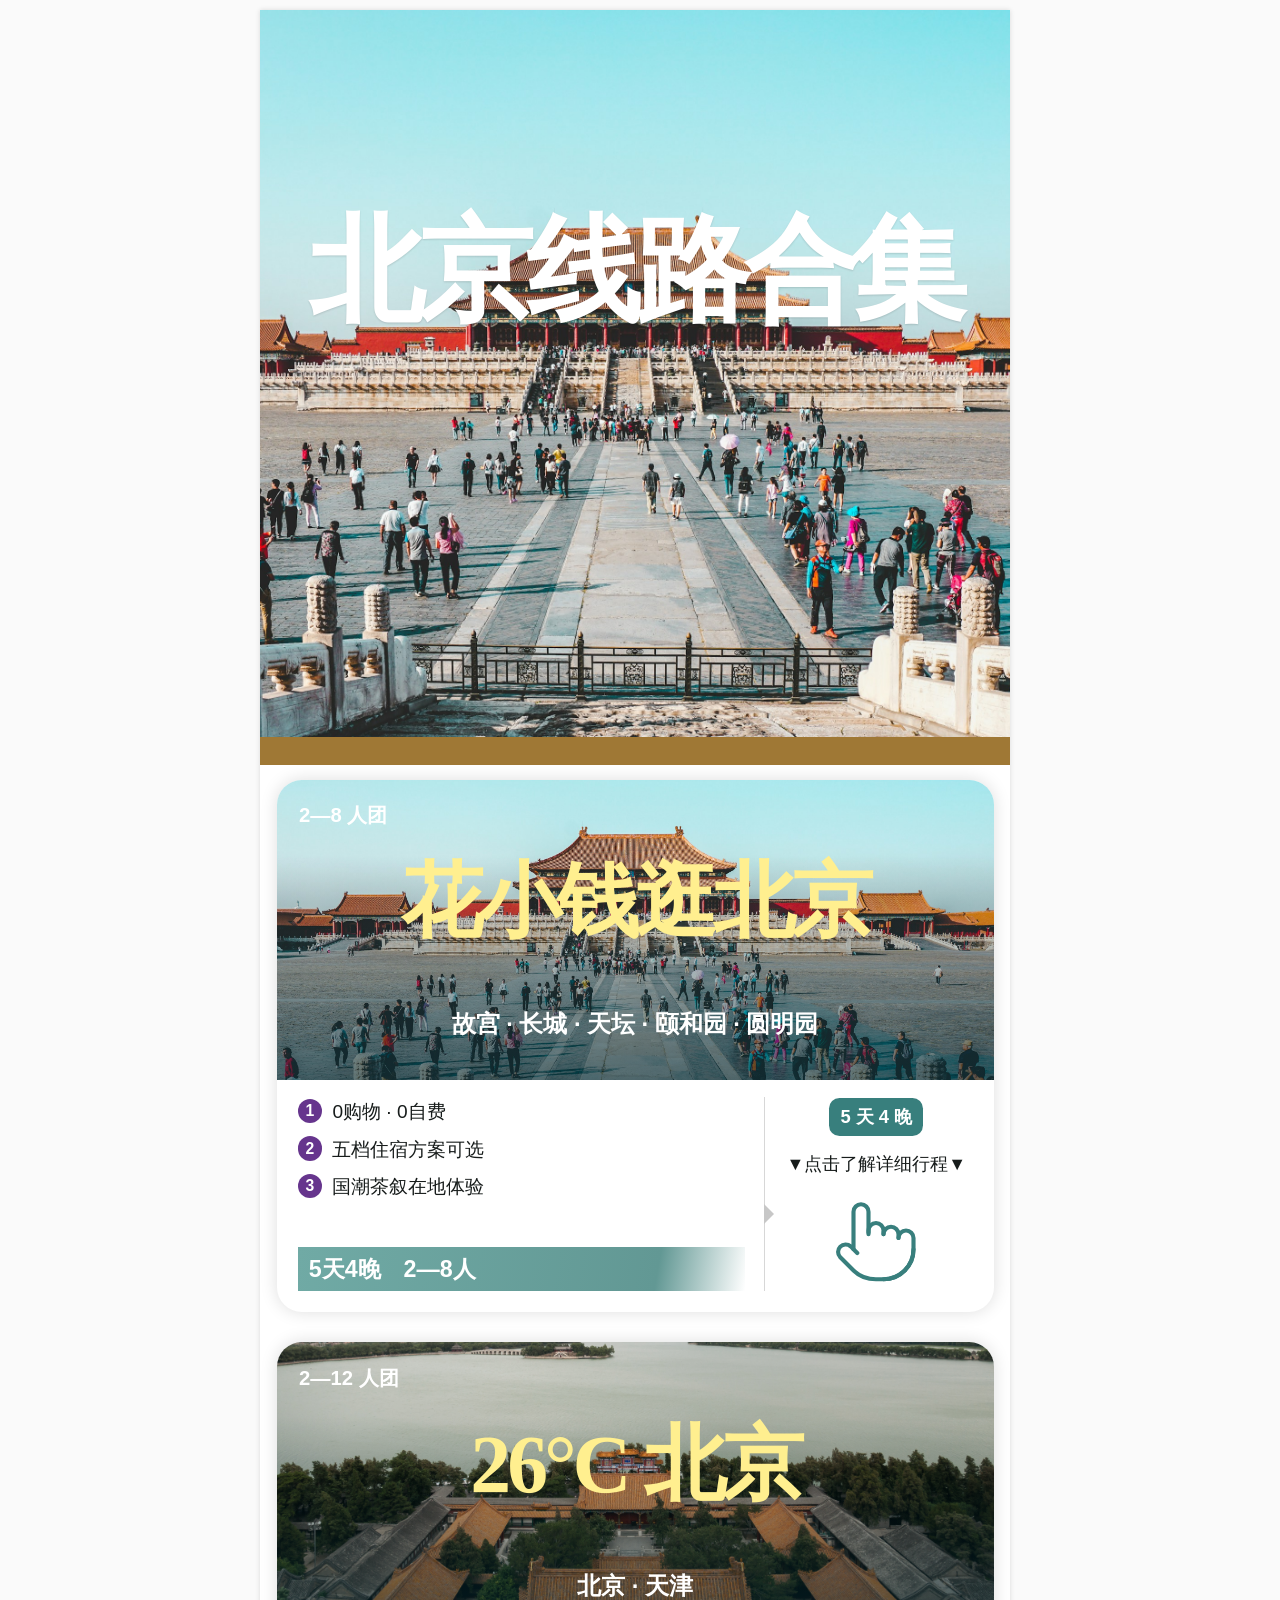
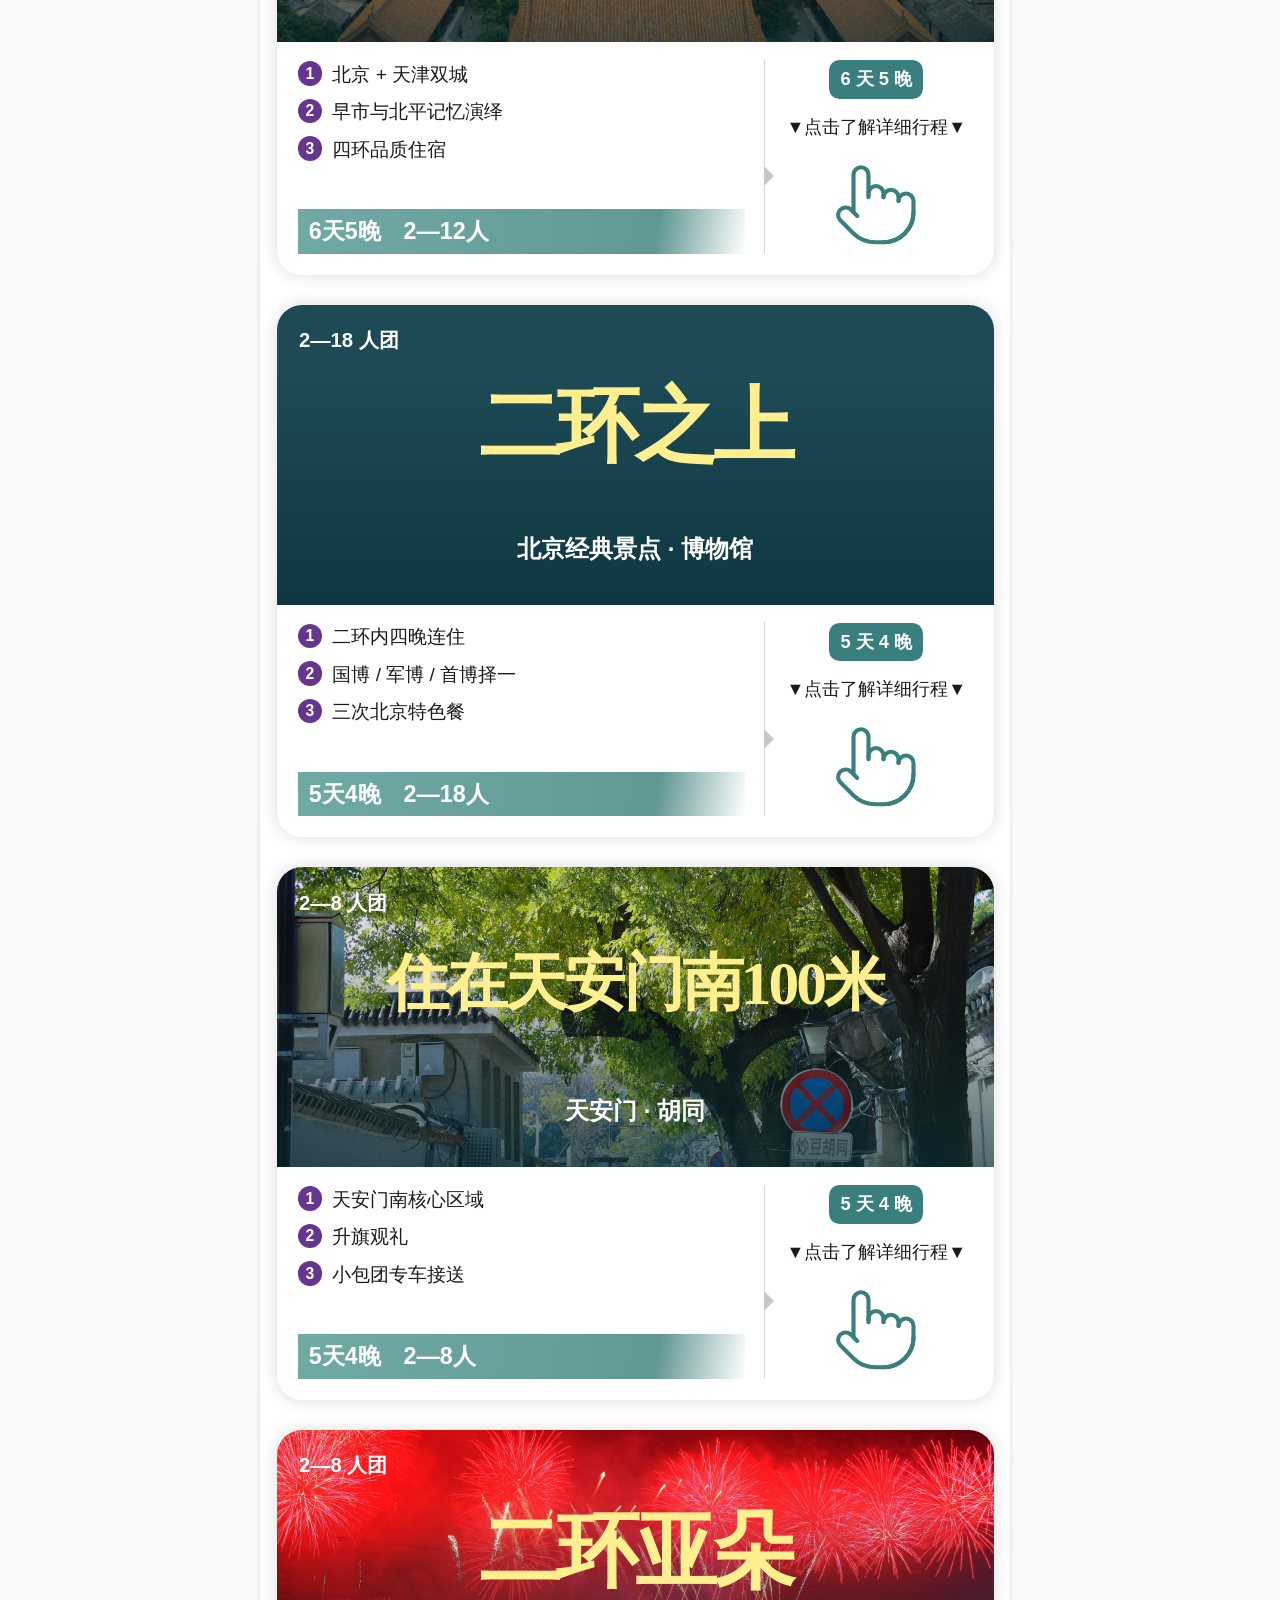
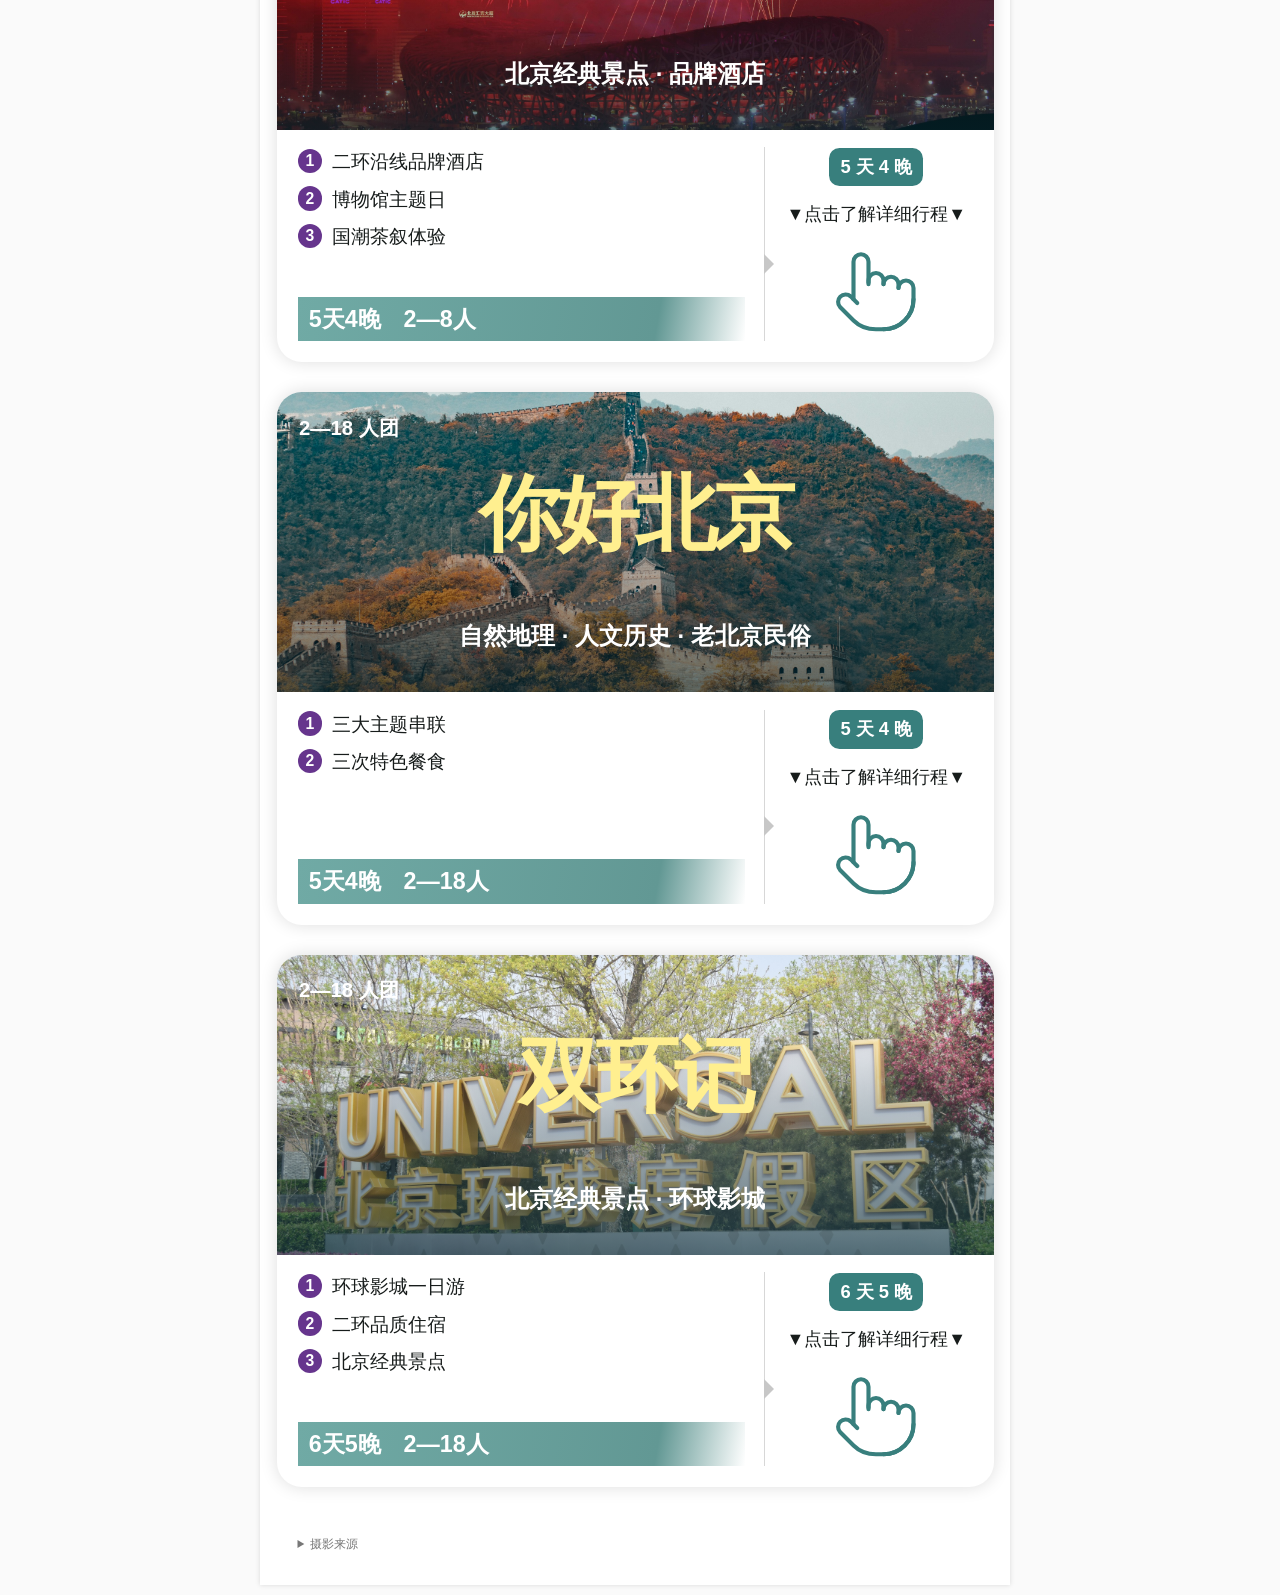
==== commit b751c2d7: "Match independent travel pages to the specified Xiumi poster template" ====
--- a/beijing-2026/index.html
+++ b/beijing-2026/index.html
@@ -7,30 +7,20 @@
   <title>2026 北京精品线路合集｜享轻松旅行</title>
   <meta name="description" content="七条北京精品线路：经典北京、二环住宿、天安门核心地段、京津双城与环球影城。">
   <link rel="icon" href="../assets/brand-symbol.jpg">
-  <link rel="stylesheet" href="styles.css?v=20260904b">
-  <link rel="stylesheet" href="../site-ui.css?v=20260905r1">
-<link rel="stylesheet" href="../standalone-pages.css?v=20260906h1">
+
+
+
+<link rel="stylesheet" href="../xiumi-template.css?v=20260906t1">
 </head>
 <body class="standalone-page">
 
   <a class="skip-link" href="#main-content">跳到主要内容</a>
-  <main id="main-content">
-    <section class="hero">
-      <img decoding="async" src="assets/forbidden-city.jpg" alt="北京故宫高清风景">
-      <div class="shell hero-copy"><p class="eyebrow">BEIJING COLLECTION · 2026</p><h1>京城漫游<br><em>七种打开方式</em></h1><p class="hero-lead">从天安门到万里长城，从二环里的北京生活到环球影城的快乐一天。七条线路，按你的时间、住宿偏好与旅行节奏自由选择。</p><div class="hero-actions"><a class="button primary" href="#routes">查看七条线路</a></div></div>
-      <div class="hero-stats"><div><b>7</b><span>条独立线路</span></div><div><b>5—6</b><span>天舒适行程</span></div><div><b>2—18</b><span>人精品团型</span></div></div>
-    </section>
-    <section class="intro shell" id="routes"><div class="section-head"><div><small>CHOOSE YOUR WAY</small><h2>选择你的北京</h2></div><p>七条线路，从中轴经典、二环漫游到环球影城。比较出行人数、住宿位置与旅行天数，找到适合自己的北京玩法。</p></div><details class="photo-sources"><summary>摄影来源</summary><p>图片：Unsplash、Pexels、Wikimedia Commons；颐和园 Uwe Aranas / CC BY-SA，环球入口 Owen3droblox / CC BY-SA。</p></details></section>
-    <section class="route-grid shell">
-      <a class="route-card" href="detail.html?route=budget"><div class="route-image"><img decoding="async" loading="lazy" src="assets/forbidden-city.jpg" alt="故宫"><span class="route-badge">轻预算首选</span></div><div class="route-body"><div class="route-meta"><span>5天4晚</span><span>·</span><span>2—8人</span></div><h3>花小钱逛北京</h3><p>预算友好，经典不减：故宫、长城、天坛、颐和园与圆明园一次走全。</p><ul class="route-points"><li>0购物 · 0自费</li><li>五档住宿方案可选</li><li>国潮茶叙在地体验</li></ul><span class="route-link">查看完整详情 <b>→</b></span></div></a>
-      <a class="route-card" href="detail.html?route=cool"><div class="route-image"><img decoding="async" loading="lazy" src="assets/summer-palace.jpg" alt="颐和园"><span class="route-badge">京津双城</span></div><div class="route-body"><div class="route-meta"><span>6天5晚</span><span>·</span><span>2—12人</span></div><h3>26°C 北京</h3><p>古都经典加天津一日游，用更舒服的节奏认识两座北方城市。</p><ul class="route-points"><li>北京+天津双城</li><li>早市与北平记忆演绎</li><li>四环品质住宿</li></ul><span class="route-link">查看完整详情 <b>→</b></span></div></a>
-      <a class="route-card" href="detail.html?route=ring"><div class="route-image"><img decoding="async" loading="lazy" src="assets/temple-heaven-pexels.jpg" alt="天坛"><span class="route-badge">二环内连住</span></div><div class="route-body"><div class="route-meta"><span>5天4晚</span><span>·</span><span>2—18人</span></div><h3>二环之上</h3><p>住进城市核心，经典景点与国家级博物馆主题兼顾。</p><ul class="route-points"><li>二环内四晚连住</li><li>国博/军博/首博择一</li><li>三次北京特色餐</li></ul><span class="route-link">查看完整详情 <b>→</b></span></div></a>
-      <a class="route-card" href="detail.html?route=gate"><div class="route-image"><img decoding="async" loading="lazy" src="assets/hutong.jpg" alt="北京胡同"><span class="route-badge">核心位置</span></div><div class="route-body"><div class="route-meta"><span>5天4晚</span><span>·</span><span>2—8人</span></div><h3>住在天安门南100米</h3><p>把住处放在中轴线旁，感受北京清晨、夜色与胡同生活。</p><ul class="route-points"><li>天安门南核心区域</li><li>升旗出行更从容</li><li>小包团专车接送</li></ul><span class="route-link">查看完整详情 <b>→</b></span></div></a>
-      <a class="route-card" href="detail.html?route=atour"><div class="route-image"><img decoding="async" loading="lazy" src="assets/birds-nest.jpg" alt="鸟巢"><span class="route-badge">品牌住宿</span></div><div class="route-body"><div class="route-meta"><span>5天4晚</span><span>·</span><span>2—8人</span></div><h3>二环亚朵</h3><p>亚朵、漫心、桔子水晶等品牌住宿与北京经典线路组合。</p><ul class="route-points"><li>二环沿线品牌酒店</li><li>博物馆主题日</li><li>国潮茶叙体验</li></ul><span class="route-link">查看完整详情 <b>→</b></span></div></a>
-      <a class="route-card" href="detail.html?route=hello"><div class="route-image"><img decoding="async" loading="lazy" src="assets/great-wall.jpg" alt="八达岭长城"><span class="route-badge">经典首选</span></div><div class="route-body"><div class="route-meta"><span>5天4晚</span><span>·</span><span>2—18人</span></div><h3>你好北京</h3><p>自然地理、人文历史、老北京民俗三大主题，适合第一次到访。</p><ul class="route-points"><li>三大主题串联</li><li>亲子家庭友好</li><li>三次特色餐食</li></ul><span class="route-link">查看完整详情 <b>→</b></span></div></a>
-      <a class="route-card" href="detail.html?route=double"><div class="route-image"><img decoding="async" loading="lazy" src="assets/universal.jpg" alt="北京环球度假区"><span class="route-badge">文化+欢乐</span></div><div class="route-body"><div class="route-meta"><span>6天5晚</span><span>·</span><span>2—18人</span></div><h3>双环记</h3><p>四天古都经典加一整天北京环球影城，大小朋友都尽兴。</p><ul class="route-points"><li>环球影城一日游</li><li>二环品质住宿</li><li>北京经典景点全覆盖</li></ul><span class="route-link">查看完整详情 <b>→</b></span></div></a>
-    </section>
-    <section class="beijing-band"><img decoding="async" loading="lazy" src="assets/great-wall.jpg" alt="长城"><img decoding="async" loading="lazy" src="assets/temple-heaven-pexels.jpg" alt="天坛"><div><p>看见六百年古都<br>也看见今天的北京</p></div><img decoding="async" loading="lazy" src="assets/universal.jpg" alt="环球度假区"></section>
-  </main>
+  <main id="main-content"><section class="template-cover"><img src="assets/forbidden-city.jpg" alt="北京线路合集" fetchpriority="high" width="2400" height="1600"><h1>北京线路合集</h1></section><section class="template-posters" id="routes" aria-label="北京线路合集"><a class="template-poster" href="detail.html?route=budget" aria-label="查看花小钱逛北京详情"><div class="poster-visual"><img src="assets/forbidden-city.jpg" alt="故宫 · 长城 · 天坛 · 颐和园 · 圆明园" loading="lazy" decoding="async" width="2400" height="1600"><span class="poster-group">2—8 人团</span><h2 class="poster-name">花小钱逛北京</h2><p class="poster-destinations">故宫 · 长城 · 天坛 · 颐和园 · 圆明园</p></div><div class="poster-summary"><div><ol class="poster-points"><li>0购物 · 0自费</li><li>五档住宿方案可选</li><li>国潮茶叙在地体验</li></ol><p class="poster-strip">5天4晚　2—8人</p></div><div class="poster-action"><span class="poster-badge">5 天 4 晚</span><span class="poster-tap">▼点击了解详细行程▼</span><svg class="poster-hand" viewBox="0 0 24 24" fill="none" stroke="#387f7d" stroke-width="1.1" stroke-linecap="round" stroke-linejoin="round" aria-hidden="true"><path d="M22 14a8 8 0 0 1-8 8"/><path d="M18 11v-1a2 2 0 0 0-2-2a2 2 0 0 0-2 2"/><path d="M14 10V9a2 2 0 0 0-2-2a2 2 0 0 0-2 2v1"/><path d="M10 9.5V4a2 2 0 0 0-2-2a2 2 0 0 0-2 2v10"/><path d="M18 11a2 2 0 1 1 4 0v3a8 8 0 0 1-8 8h-2c-2.8 0-4.5-.86-5.99-2.34l-3.6-3.6a2 2 0 0 1 2.83-2.82L7 15"/></svg></div></div></a>
+<a class="template-poster" href="detail.html?route=cool" aria-label="查看26°C 北京详情"><div class="poster-visual"><img src="assets/summer-palace.jpg" alt="北京 · 天津" loading="lazy" decoding="async" width="3554" height="2369"><span class="poster-group">2—12 人团</span><h2 class="poster-name">26°C 北京</h2><p class="poster-destinations">北京 · 天津</p></div><div class="poster-summary"><div><ol class="poster-points"><li>北京 + 天津双城</li><li>早市与北平记忆演绎</li><li>四环品质住宿</li></ol><p class="poster-strip">6天5晚　2—12人</p></div><div class="poster-action"><span class="poster-badge">6 天 5 晚</span><span class="poster-tap">▼点击了解详细行程▼</span><svg class="poster-hand" viewBox="0 0 24 24" fill="none" stroke="#387f7d" stroke-width="1.1" stroke-linecap="round" stroke-linejoin="round" aria-hidden="true"><path d="M22 14a8 8 0 0 1-8 8"/><path d="M18 11v-1a2 2 0 0 0-2-2a2 2 0 0 0-2 2"/><path d="M14 10V9a2 2 0 0 0-2-2a2 2 0 0 0-2 2v1"/><path d="M10 9.5V4a2 2 0 0 0-2-2a2 2 0 0 0-2 2v10"/><path d="M18 11a2 2 0 1 1 4 0v3a8 8 0 0 1-8 8h-2c-2.8 0-4.5-.86-5.99-2.34l-3.6-3.6a2 2 0 0 1 2.83-2.82L7 15"/></svg></div></div></a>
+<a class="template-poster" href="detail.html?route=ring" aria-label="查看二环之上详情"><div class="poster-visual"><img src="assets/temple-heaven-pexels.jpg" alt="北京经典景点 · 博物馆" loading="lazy" decoding="async" width="2400" height="1600"><span class="poster-group">2—18 人团</span><h2 class="poster-name">二环之上</h2><p class="poster-destinations">北京经典景点 · 博物馆</p></div><div class="poster-summary"><div><ol class="poster-points"><li>二环内四晚连住</li><li>国博 / 军博 / 首博择一</li><li>三次北京特色餐</li></ol><p class="poster-strip">5天4晚　2—18人</p></div><div class="poster-action"><span class="poster-badge">5 天 4 晚</span><span class="poster-tap">▼点击了解详细行程▼</span><svg class="poster-hand" viewBox="0 0 24 24" fill="none" stroke="#387f7d" stroke-width="1.1" stroke-linecap="round" stroke-linejoin="round" aria-hidden="true"><path d="M22 14a8 8 0 0 1-8 8"/><path d="M18 11v-1a2 2 0 0 0-2-2a2 2 0 0 0-2 2"/><path d="M14 10V9a2 2 0 0 0-2-2a2 2 0 0 0-2 2v1"/><path d="M10 9.5V4a2 2 0 0 0-2-2a2 2 0 0 0-2 2v10"/><path d="M18 11a2 2 0 1 1 4 0v3a8 8 0 0 1-8 8h-2c-2.8 0-4.5-.86-5.99-2.34l-3.6-3.6a2 2 0 0 1 2.83-2.82L7 15"/></svg></div></div></a>
+<a class="template-poster" href="detail.html?route=gate" aria-label="查看住在天安门南100米详情"><div class="poster-visual"><img src="assets/hutong.jpg" alt="天安门 · 胡同" loading="lazy" decoding="async" width="2400" height="3600"><span class="poster-group">2—8 人团</span><h2 class="poster-name long-name">住在天安门南100米</h2><p class="poster-destinations">天安门 · 胡同</p></div><div class="poster-summary"><div><ol class="poster-points"><li>天安门南核心区域</li><li>升旗观礼</li><li>小包团专车接送</li></ol><p class="poster-strip">5天4晚　2—8人</p></div><div class="poster-action"><span class="poster-badge">5 天 4 晚</span><span class="poster-tap">▼点击了解详细行程▼</span><svg class="poster-hand" viewBox="0 0 24 24" fill="none" stroke="#387f7d" stroke-width="1.1" stroke-linecap="round" stroke-linejoin="round" aria-hidden="true"><path d="M22 14a8 8 0 0 1-8 8"/><path d="M18 11v-1a2 2 0 0 0-2-2a2 2 0 0 0-2 2"/><path d="M14 10V9a2 2 0 0 0-2-2a2 2 0 0 0-2 2v1"/><path d="M10 9.5V4a2 2 0 0 0-2-2a2 2 0 0 0-2 2v10"/><path d="M18 11a2 2 0 1 1 4 0v3a8 8 0 0 1-8 8h-2c-2.8 0-4.5-.86-5.99-2.34l-3.6-3.6a2 2 0 0 1 2.83-2.82L7 15"/></svg></div></div></a>
+<a class="template-poster" href="detail.html?route=atour" aria-label="查看二环亚朵详情"><div class="poster-visual"><img src="assets/birds-nest.jpg" alt="北京经典景点 · 品牌酒店" loading="lazy" decoding="async" width="2400" height="1600"><span class="poster-group">2—8 人团</span><h2 class="poster-name">二环亚朵</h2><p class="poster-destinations">北京经典景点 · 品牌酒店</p></div><div class="poster-summary"><div><ol class="poster-points"><li>二环沿线品牌酒店</li><li>博物馆主题日</li><li>国潮茶叙体验</li></ol><p class="poster-strip">5天4晚　2—8人</p></div><div class="poster-action"><span class="poster-badge">5 天 4 晚</span><span class="poster-tap">▼点击了解详细行程▼</span><svg class="poster-hand" viewBox="0 0 24 24" fill="none" stroke="#387f7d" stroke-width="1.1" stroke-linecap="round" stroke-linejoin="round" aria-hidden="true"><path d="M22 14a8 8 0 0 1-8 8"/><path d="M18 11v-1a2 2 0 0 0-2-2a2 2 0 0 0-2 2"/><path d="M14 10V9a2 2 0 0 0-2-2a2 2 0 0 0-2 2v1"/><path d="M10 9.5V4a2 2 0 0 0-2-2a2 2 0 0 0-2 2v10"/><path d="M18 11a2 2 0 1 1 4 0v3a8 8 0 0 1-8 8h-2c-2.8 0-4.5-.86-5.99-2.34l-3.6-3.6a2 2 0 0 1 2.83-2.82L7 15"/></svg></div></div></a>
+<a class="template-poster" href="detail.html?route=hello" aria-label="查看你好北京详情"><div class="poster-visual"><img src="assets/great-wall.jpg" alt="自然地理 · 人文历史 · 老北京民俗" loading="lazy" decoding="async" width="2400" height="1600"><span class="poster-group">2—18 人团</span><h2 class="poster-name">你好北京</h2><p class="poster-destinations">自然地理 · 人文历史 · 老北京民俗</p></div><div class="poster-summary"><div><ol class="poster-points"><li>三大主题串联</li><li>三次特色餐食</li></ol><p class="poster-strip">5天4晚　2—18人</p></div><div class="poster-action"><span class="poster-badge">5 天 4 晚</span><span class="poster-tap">▼点击了解详细行程▼</span><svg class="poster-hand" viewBox="0 0 24 24" fill="none" stroke="#387f7d" stroke-width="1.1" stroke-linecap="round" stroke-linejoin="round" aria-hidden="true"><path d="M22 14a8 8 0 0 1-8 8"/><path d="M18 11v-1a2 2 0 0 0-2-2a2 2 0 0 0-2 2"/><path d="M14 10V9a2 2 0 0 0-2-2a2 2 0 0 0-2 2v1"/><path d="M10 9.5V4a2 2 0 0 0-2-2a2 2 0 0 0-2 2v10"/><path d="M18 11a2 2 0 1 1 4 0v3a8 8 0 0 1-8 8h-2c-2.8 0-4.5-.86-5.99-2.34l-3.6-3.6a2 2 0 0 1 2.83-2.82L7 15"/></svg></div></div></a>
+<a class="template-poster" href="detail.html?route=double" aria-label="查看双环记详情"><div class="poster-visual"><img src="assets/universal.jpg" alt="北京经典景点 · 环球影城" loading="lazy" decoding="async" width="3840" height="2560"><span class="poster-group">2—18 人团</span><h2 class="poster-name">双环记</h2><p class="poster-destinations">北京经典景点 · 环球影城</p></div><div class="poster-summary"><div><ol class="poster-points"><li>环球影城一日游</li><li>二环品质住宿</li><li>北京经典景点</li></ol><p class="poster-strip">6天5晚　2—18人</p></div><div class="poster-action"><span class="poster-badge">6 天 5 晚</span><span class="poster-tap">▼点击了解详细行程▼</span><svg class="poster-hand" viewBox="0 0 24 24" fill="none" stroke="#387f7d" stroke-width="1.1" stroke-linecap="round" stroke-linejoin="round" aria-hidden="true"><path d="M22 14a8 8 0 0 1-8 8"/><path d="M18 11v-1a2 2 0 0 0-2-2a2 2 0 0 0-2 2"/><path d="M14 10V9a2 2 0 0 0-2-2a2 2 0 0 0-2 2v1"/><path d="M10 9.5V4a2 2 0 0 0-2-2a2 2 0 0 0-2 2v10"/><path d="M18 11a2 2 0 1 1 4 0v3a8 8 0 0 1-8 8h-2c-2.8 0-4.5-.86-5.99-2.34l-3.6-3.6a2 2 0 0 1 2.83-2.82L7 15"/></svg></div></div></a></section><details class="photo-sources"><summary>摄影来源</summary><p>图片：Unsplash、Pexels、Wikimedia Commons；颐和园 Uwe Aranas / CC BY-SA，环球入口 Owen3droblox / CC BY-SA。</p></details></main>
 
 </body></html>
--- a/xiumi-template.css
+++ b/xiumi-template.css
@@ -0,0 +1,878 @@
+/* Public reference: Xiumi 667026829. One 750px paper, no website chrome. */
+:root {
+  color-scheme:light;
+  --paper-width:750px;
+  --ink:#3e3e3e;
+  --teal:#387f7d;
+  --purple:#66358d;
+  --gold:#ffe894;
+  --serif:"Songti SC","STSong","SimSun",serif;
+  --sans:"Noto Sans CJK SC","Helvetica Neue","Hiragino Sans GB","Microsoft YaHei",Arial,sans-serif;
+  scrollbar-color:#aebcbb #fafafa;
+  scrollbar-width:thin;
+  scrollbar-gutter:stable
+}
+* {
+  box-sizing:border-box
+}
+html {
+  scroll-behavior:smooth
+}
+body {
+  margin:0;
+  background:#fafafa;
+  color:var(--ink);
+  font:14px/1.6 var(--sans)
+}
+body>main,body>.page {
+  width:min(100%,var(--paper-width));
+  margin:0 auto;
+  background:#fff;
+  min-height:100vh;
+  container-type:inline-size;
+  box-shadow:0 0 5px #0002
+}
+body>.page>main {
+  width:100%;
+  margin:0
+}
+main[hidden],[hidden] {
+  display:none!important
+}
+a {
+  color:inherit
+}
+img {
+  display:block;
+  width:100%;
+  height:auto
+}
+figure,p,ul,ol,dl,h1,h2,h3 {
+  margin:0
+}
+figure {
+  min-width:0
+}
+button,a,summary {
+  -webkit-tap-highlight-color:transparent
+}
+a:focus-visible,summary:focus-visible {
+  outline:3px solid #004f6a;
+  outline-offset:4px
+}
+a:active {
+  opacity:.88
+}
+a,summary {
+  touch-action:manipulation
+}
+summary {
+  cursor:pointer;
+  min-height:44px;
+  padding-block:10px
+}
+.skip-link {
+  position:fixed;
+  top:-100px;
+  left:12px;
+  padding:12px;
+  background:#fff;
+  z-index:99
+}
+.skip-link:focus {
+  top:12px
+}
+.sr-only {
+  position:absolute;
+  width:1px;
+  height:1px;
+  padding:0;
+  margin:-1px;
+  overflow:hidden;
+  clip:rect(0,0,0,0);
+  white-space:nowrap;
+  border:0
+}
+/* Collection: square cover, followed by single-column linked route posters. */
+.template-cover {
+  position:relative;
+  aspect-ratio:1080/1087;
+  overflow:hidden;
+  border-bottom:3.8cqi solid #9f7835;
+  background:#27637d
+}
+.template-cover>img {
+  width:100%;
+  height:100%;
+  object-fit:cover
+}
+.template-cover h1 {
+  position:absolute;
+  top:27%;
+  left:2%;
+  width:96%;
+  color:#fff;
+  text-align:center;
+  font:700 15.3cqi/1.15 var(--serif);
+  letter-spacing:-.055em;
+  text-shadow:0 1px 2px #0002
+}
+.template-cover.long-title h1 {
+  font-size:12.1cqi
+}
+.template-cover.exact-cover {
+  border:0
+}
+.template-cover.exact-cover>img {
+  height:auto;
+  object-fit:contain
+}
+.template-cover.exact-cover h1 {
+  position:absolute;
+  width:1px;
+  height:1px;
+  overflow:hidden;
+  clip:rect(0,0,0,0)
+}
+.template-posters {
+  display:grid;
+  grid-template-columns:minmax(0,1fr);
+  gap:4cqi;
+  padding:2cqi 2.2cqi 5cqi
+}
+.template-poster {
+  display:block;
+  min-width:0;
+  color:#171c1b;
+  text-decoration:none;
+  background:#fff;
+  border-radius:3.3cqi;
+  box-shadow:0 0 2.3cqi #0002;
+  overflow:hidden
+}
+.poster-visual {
+  position:relative;
+  height:40cqi;
+  color:#fff;
+  background:#1d4a55
+}
+.poster-visual>img {
+  width:100%;
+  height:100%;
+  object-fit:cover
+}
+.poster-visual::after {
+  content:"";
+  position:absolute;
+  inset:0;
+  background:linear-gradient(transparent 25%,#062c35a1 100%)
+}
+.poster-group,.poster-code,.poster-name,.poster-destinations {
+  position:absolute;
+  z-index:1
+}
+.poster-group {
+  left:3cqi;
+  top:2.6cqi;
+  font-size:2.7cqi;
+  font-weight:700
+}
+.poster-code {
+  right:3cqi;
+  top:2.6cqi;
+  font-size:2.4cqi;
+  line-height:1.15;
+  text-align:right
+}
+.poster-name {
+  top:9.8cqi;
+  left:2cqi;
+  right:2cqi;
+  text-align:center;
+  color:#ffef8f;
+  font:900 10.9cqi/1.2 var(--serif);
+  letter-spacing:-.05em
+}
+.poster-name.long-name {
+  font-size:8.2cqi;
+  top:10.6cqi
+}
+.poster-destinations {
+  left:3cqi;
+  right:3cqi;
+  bottom:5cqi;
+  text-align:center;
+  font-size:3.15cqi;
+  font-weight:600;
+  line-height:1.55
+}
+.poster-summary {
+  display:grid;
+  grid-template-columns:minmax(0,2.15fr) minmax(0,1fr);
+  padding:2.3cqi 2.8cqi 2.8cqi;
+  gap:2.5cqi;
+  min-height:31cqi
+}
+.poster-points {
+  list-style:none;
+  padding:0;
+  counter-reset:points;
+  display:grid;
+  gap:1.05cqi
+}
+.poster-points li {
+  counter-increment:points;
+  display:grid;
+  grid-template-columns:3.6cqi minmax(0,1fr);
+  gap:1.05cqi;
+  font-size:2.55cqi;
+  line-height:1.55;
+  align-items:start
+}
+.poster-points li:before {
+  content:counter(points);
+  display:grid;
+  place-items:center;
+  margin-top:.2cqi;
+  width:3.3cqi;
+  height:3.3cqi;
+  border-radius:50%;
+  background:var(--purple);
+  color:#fff;
+  font:700 2.1cqi/1 var(--sans)
+}
+.poster-strip {
+  margin-top:2.5cqi;
+  padding:.65cqi 1.5cqi;
+  font-size:3.1cqi;
+  line-height:1.5;
+  font-weight:700;
+  color:#fff;
+  background:linear-gradient(100deg,#70aaa5,#629894 80%,#fff)
+}
+.poster-action {
+  position:relative;
+  border-left:1px solid #d7d7d7;
+  display:flex;
+  flex-direction:column;
+  align-items:center;
+  justify-content:center;
+  gap:2cqi;
+  padding-left:2cqi;
+  text-align:center
+}
+.poster-action:before {
+  content:"";
+  position:absolute;
+  left:-1px;
+  top:55%;
+  border:1.4cqi solid transparent;
+  border-left-color:#c7c7c7
+}
+.poster-badge {
+  max-width:100%;
+  padding:.8cqi 1.5cqi;
+  color:#fff;
+  background:var(--teal);
+  border-radius:1.4cqi;
+  font-size:2.45cqi;
+  font-weight:700;
+  line-height:1.45
+}
+.poster-tap {
+  font-size:2.4cqi;
+  line-height:1.5;
+  white-space:nowrap
+}
+.poster-hand {
+  width:12cqi;
+  height:13cqi;
+  object-fit:contain
+}
+.photo-sources {
+  font-size:12px;
+  color:#777;
+  margin:16px 5%;
+  line-height:1.6
+}
+.photo-sources a {
+  text-decoration:underline;
+  text-underline-offset:3px
+}
+.template-posters+.photo-sources {
+  margin-top:0
+}
+/* Detail reference: full-bleed photographic pages, followed by 90% text column. */
+.template-detail-cover {
+  position:relative;
+  min-height:117cqi;
+  background:#416c7f;
+  color:#fff;
+  display:flex;
+  align-items:flex-start;
+  isolation:isolate
+}
+.template-detail-cover>img {
+  position:absolute;
+  inset:0;
+  z-index:-2;
+  width:100%;
+  height:100%;
+  object-fit:cover
+}
+.template-detail-cover:after {
+  content:"";
+  position:absolute;
+  inset:0;
+  z-index:-1;
+  background:linear-gradient(#112c3020,#14272c20 55%,#112c30b0)
+}
+.template-detail-cover .cover-copy {
+  width:100%;
+  padding:18cqi 5cqi 8cqi;
+  text-align:center
+}
+.template-detail-cover h1 {
+  margin:0 auto;
+  color:#fff;
+  font:900 17cqi/1.25 var(--serif);
+  letter-spacing:-.05em;
+  text-shadow:.5cqi .65cqi 0 #474f5270;
+  overflow-wrap:normal;
+  max-width:95%
+}
+.template-detail-cover h1.long-name {
+  font-size:13cqi
+}
+.template-detail-cover .cover-subtitle {
+  display:block;
+  margin-top:3cqi;
+  font-size:8.8cqi;
+  line-height:1.4;
+}
+.template-detail-cover .detail-route-tag {
+  position:absolute;
+  right:5cqi;
+  top:5cqi;
+  font-size:3.5cqi;
+  line-height:1.25;
+  text-align:right
+}
+.facts,.xj-facts,.quick {
+  display:grid;
+  grid-template-columns:repeat(2,minmax(0,1fr));
+  gap:16px 12px;
+  width:90%;
+  margin:26px auto 32px;
+  padding:0
+}
+.fact,.xj-facts>div,.quick>div {
+  border:0;
+  padding:0;
+  min-width:0
+}
+.fact span,.xj-facts dt,.quick small {
+  display:block;
+  font-size:12px;
+  color:#687472
+}
+.fact strong,.xj-facts dd,.quick b {
+  display:block;
+  margin:3px 0 0;
+  font-size:14px;
+  font-weight:700;
+  color:#3e3e3e
+}
+.shell,.detail-main,.detail-layout,.xj-wrap {
+  width:100%;
+  max-width:none;
+  margin:0;
+  padding:0
+}
+.detail-layout {
+  display:block
+}
+.section,.detail-section,.price-section,.xj-section {
+  width:90%;
+  margin:0 auto 36px;
+  padding:0;
+  clear:both
+}
+.section:has(.album),.detail-section:has(.story-gallery),.detail-section:has(.photo-grid) {
+  width:100%
+}
+.section>h2,.detail-section>h2,.price-section>h2,.section-title h2,.xj-section-head h2 {
+  font:700 28px/1.4 var(--serif);
+  text-align:center;
+  color:#111;
+  margin:28px 0
+}
+.section-title,.xj-section-head {
+  display:block;
+  margin:0;
+  padding:0
+}
+.section-title small,.xj-section-head .xj-eyebrow,.section-kicker,.kicker {
+  display:none
+}
+.story-gallery,.album,.photo-grid {
+  display:grid;
+  grid-template-columns:minmax(0,1fr);
+  gap:0;
+  padding:0
+}
+.story-card,.story-card.featured,.story-card.wide {
+  margin:0;
+  padding:0;
+  border:0;
+  border-radius:0;
+  box-shadow:none
+}
+.story-gallery img,.album img,.photo-grid img {
+  width:100%;
+  height:auto;
+  max-height:none;
+  object-fit:contain;
+  aspect-ratio:auto
+}
+.story-card:after,.story-card:before {
+  display:none
+}
+.timeline {
+  margin:0;
+  padding:0
+}
+.day,.xj-day {
+  display:grid;
+  grid-template-columns:45px minmax(0,1fr);
+  gap:0;
+  margin:0 0 38px;
+  padding:0;
+  border:0;
+  background:none;
+  box-shadow:none;
+  border-radius:0
+}
+.day-label,.day-no,.xj-day-no {
+  align-self:start;
+  padding:0 5px 0 0;
+  color:var(--ink);
+  font:700 18.286px/25.6px var(--sans);
+  background:linear-gradient(transparent 65%,#f7dba4 65%);
+  border-bottom:1px solid var(--teal);
+  border-radius:0;
+  text-align:center;
+  min-width:0;
+  letter-spacing:0
+}
+.day>h3,.day-card>h3,.xj-day-head h3 {
+  grid-column:2;
+  margin:0;
+  padding:0 0 2px 5px;
+  font:700 16px/1.6 var(--sans);
+  color:var(--ink);
+  border-bottom:1px solid var(--teal)
+}
+.day>p,.day>div:not(.day-no):not(.day-card) {
+  grid-column:1/-1
+}
+.day>p,.day-card>p,.xj-day p {
+  margin:28px 0 0;
+  font:400 14px/1.6 var(--sans);
+  text-align:justify
+}
+.day-card {
+  display:contents
+}
+.day-card>p {
+  grid-column:1/-1
+}
+.xj-day>div {
+  display:contents
+}
+.xj-day-head {
+  display:contents
+}
+.xj-day-head h3 {
+  grid-column:2
+}
+.xj-day-head>span {
+  grid-column:1/-1;
+  margin-top:10px;
+  color:#63716f;
+  font-size:12px
+}
+.xj-day p,.xj-day-tags,.xj-day-stay,.xj-day ul {
+  grid-column:1/-1
+}
+.xj-day-tags {
+  display:flex!important;
+  flex-wrap:wrap;
+  gap:6px;
+  margin-top:12px
+}
+.xj-day-tags span {
+  font-size:12px;
+  color:#426e69
+}
+.xj-day-stay {
+  margin-top:12px!important;
+  font-size:14px
+}
+.xj-day-stay strong {
+  color:#222
+}
+.xj-day ul {
+  margin:12px 0 0;
+  padding-left:20px
+}
+.xj-day-facts {
+  display:block!important;
+  margin-top:12px;
+  grid-column:1/-1
+}
+.xj-day-facts p {
+  margin-top:6px
+}
+.day:before,.timeline:before {
+  display:none
+}
+.media-grid,.xj-rooms {
+  display:grid;
+  grid-template-columns:minmax(0,1fr);
+  gap:18px;
+  width:100%;
+  margin:18px 0
+}
+.media-card,.xj-rooms figure {
+  width:100%;
+  margin:0;
+  border:0;
+  box-shadow:none;
+  border-radius:0;
+  overflow:visible
+}
+.media-card img,.xj-rooms img,.xj-vehicle>img {
+  width:100%;
+  height:auto;
+  max-height:none;
+  object-fit:contain;
+  aspect-ratio:auto
+}
+.media-card figcaption,.xj-rooms figcaption {
+  margin:7px 0 0;
+  text-align:center;
+  font-size:13px;
+  line-height:1.6;
+  color:#555
+}
+.media-subhead,.xj-subhead {
+  font:700 17px/1.6 var(--sans);
+  margin:26px 0 12px;
+  color:#3e3e3e;
+  text-align:center
+}
+.spec-list {
+  margin:24px 0
+}
+.spec-row {
+  display:grid;
+  grid-template-columns:80px minmax(0,1fr);
+  gap:12px;
+  margin:12px 0;
+  font-size:14px;
+  line-height:1.6
+}
+.spec-row strong {
+  font-weight:400
+}
+.spec-row>span {
+  font-weight:700
+}
+.info-grid,.service-grid,.xj-service,.highlight-grid,.xj-feature-grid {
+  display:block
+}
+.info-card,.service,.xj-service article,.highlight,.xj-feature {
+  border:0;
+  border-radius:0;
+  box-shadow:none;
+  padding:0;
+  margin:0 0 22px;
+  background:#fff
+}
+.info-card h3,.service h3,.xj-service h3,.highlight h3,.xj-feature h3,.xj-notes h3,.notice h3,.side-card h3 {
+  font-size:16px;
+  line-height:1.6;
+  margin:0 0 10px;
+  color:#111
+}
+.info-card p,.service p,.xj-service p,.highlight p,.xj-feature p,.notice,.xj-notes,.side-card p {
+  font-size:14px;
+  line-height:1.6
+}
+.highlight>span,.xj-feature>span {
+  display:none
+}
+.info-card ul,.service ul,.xj-service ul,.xj-notes ul,.side-card ul {
+  padding-left:20px
+}
+.info-card li,.service li,.xj-service li,.xj-notes li {
+  margin-bottom:8px
+}
+.xj-feature img {
+  margin-bottom:15px
+}
+.xj-notes,.notice {
+  border:0;
+  padding:0;
+  background:none;
+  border-radius:0;
+  margin-top:24px
+}
+.sidebar {
+  width:90%;
+  margin:0 auto 36px
+}
+.side-card {
+  margin:0 0 24px
+}
+.xj-vehicle {
+  display:grid;
+  grid-template-columns:minmax(0,1fr);
+  gap:18px
+}
+.xj-vehicle p {
+  margin:10px 0;
+  font-size:14px;
+  line-height:1.6
+}
+.xj-reference-hotels {
+  margin:20px 0;
+  font-size:14px
+}
+.xj-reference-hotels summary {
+  font-size:16px;
+  font-weight:700;
+  border-block:1px solid #b7cccc
+}
+.xj-reference-hotels summary span {
+  display:block;
+  font-size:12px;
+  font-weight:400
+}
+.xj-reference-hotels p {
+  margin-top:14px
+}
+.xj-reference-hotels dl>div {
+  display:grid;
+  grid-template-columns:86px minmax(0,1fr);
+  gap:10px;
+  padding:16px 0;
+  border-bottom:1px solid #ddd
+}
+.xj-reference-hotels dd {
+  margin:0
+}
+.price-plans {
+  display:block
+}
+.price-plan {
+  margin:22px 0
+}
+.price-plan-head {
+  padding:10px 0;
+  display:flex;
+  gap:8px;
+  justify-content:space-between;
+  font-size:16px
+}
+.price-plan-head strong {
+  color:#bf2a20
+}
+.price-scroll {
+  overflow-x:auto
+}
+.fare-table {
+  width:100%;
+  border-collapse:collapse;
+  font-size:13px;
+  line-height:1.6;
+  table-layout:fixed
+}
+.fare-table th,.fare-table td {
+  border:1px solid #b9cecb;
+  padding:10px 4px;
+  text-align:center;
+  overflow-wrap:anywhere
+}
+.fare-table th:first-child {
+  width:34%
+}
+.fare-table thead {
+  background:#e9f1f0
+}
+.fare-table strong {
+  color:#bf2a20
+}
+.price-extra,.price-footnote {
+  font-size:13px;
+  line-height:1.7;
+  margin-top:12px
+}
+.xj-availability {
+  padding:20px 0;
+  font-size:14px
+}
+.xj-availability h3 {
+  font-size:16px;
+  margin-bottom:12px
+}
+.route-error {
+  max-width:750px;
+  margin:auto;
+  padding:50px 24px;
+  background:#fff
+}
+.route-error h1 {
+  font-size:24px
+}
+.route-error p {
+  margin:20px 0
+}
+.route-error a {
+  text-decoration:underline;
+  color:#276e72
+}
+.poster-summary>div:first-child {
+  display:flex;
+  flex-direction:column;
+  justify-content:space-between
+}
+.poster-summary>div:first-child>.poster-strip {
+  margin-top:2cqi
+}
+.xj-day>div>h3 {
+  grid-column:2;
+  margin:0;
+  padding:0 0 2px 5px;
+  font:700 16px/1.6 var(--sans);
+  border-bottom:1px solid var(--teal)
+}
+.xj-day small {
+  grid-column:1/-1;
+  margin-top:20px;
+  font-size:14px;
+  line-height:1.6
+}
+.xj-benefits article,.xj-stay-summary>div {
+  margin-bottom:20px
+}
+.xj-benefits h3 {
+  font-size:16px;
+  margin-bottom:8px
+}
+.xj-album {
+  display:grid;
+  grid-template-columns:minmax(0,1fr);
+  gap:0
+}
+.xj-album img {
+  height:auto;
+  object-fit:contain
+}
+.xj-service {
+  border-left:1px solid #1a7b84;
+  padding-left:21px;
+  line-height:1.8
+}
+.xj-service li {
+  line-height:1.8
+}
+.xj-service h3 {
+  display:inline-block;
+  position:relative;
+  padding:5px 10px;
+  background:#f7dba4;
+  box-shadow:4px 4px #387f7d;
+  margin:0 0 22px;
+  font-weight:700
+}
+.xj-stay-summary {
+  margin-bottom:26px
+}
+.quick {
+  grid-template-columns:repeat(3,minmax(0,1fr))
+}
+/* Xiumi scales the 14px/16px/18.286px itinerary blocks to 90%. */
+.day,.xj-day {
+  grid-template-columns:40.5px minmax(0,1fr)
+}
+.day-label,.day-no,.xj-day-no {
+  font-size:16.4574px;
+  line-height:23.04px
+}
+.day>h3,.day-card>h3,.xj-day-head h3,.xj-day>div>h3 {
+  font-size:14.4px;
+  line-height:1.6
+}
+.day>p,.day-card>p,.xj-day p,.xj-day small {
+  font-size:12.6px;
+  line-height:1.6
+}
+.xj-reference-hotels>h3 {
+  font-size:16px;
+  font-weight:700;
+  border-block:1px solid #b7cccc;
+  padding:10px 0
+}
+@media(min-width:768px) {
+  body>main,body>.page {
+    margin-block:10px
+  }
+  .template-detail-cover {
+    min-height:110cqi
+  }
+  .section,.detail-section,.price-section,.xj-section {
+    margin-bottom:48px
+  }
+  .facts,.xj-facts,.quick {
+    grid-template-columns:repeat(4,minmax(0,1fr))
+  }
+}
+.quick.shell {
+  width:90%;
+  margin:26px auto 32px;
+  padding:0;
+  grid-template-columns:repeat(3,minmax(0,1fr))
+}
+@media(max-width:767px) {
+  :root {
+    scrollbar-gutter:auto
+  }
+}
+@media(prefers-reduced-motion:reduce) {
+  html {
+    scroll-behavior:auto
+  }
+  *,*:before,*:after {
+    animation:none!important;
+    transition:none!important
+  }
+}
+@media(forced-colors:active) {
+  :root {
+    scrollbar-color:auto
+  }
+  .poster-points li:before {
+    border:1px solid
+  }
+  .template-poster {
+    border:1px solid
+  }
+  .poster-name {
+    forced-color-adjust:none
+  }
+  .day-label,.day-no,.xj-day-no {
+    border:1px solid
+  }
+}
